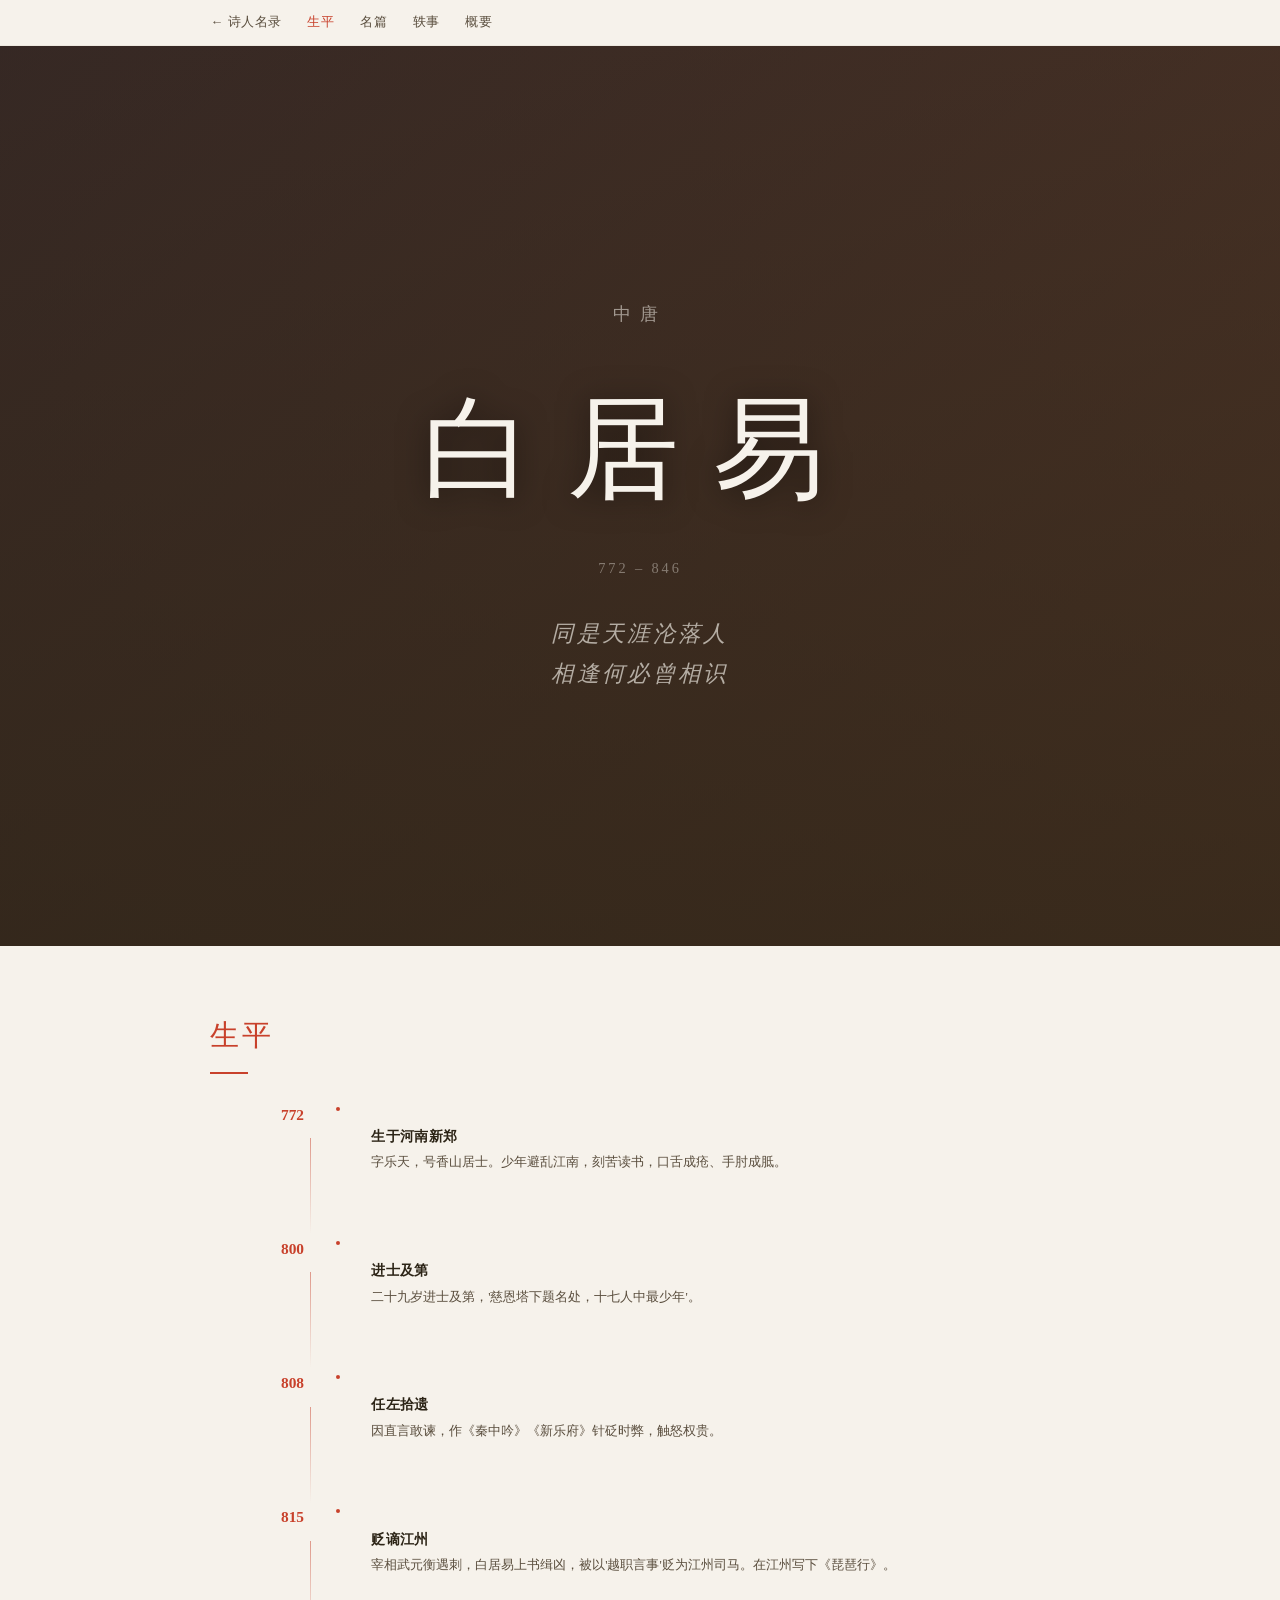
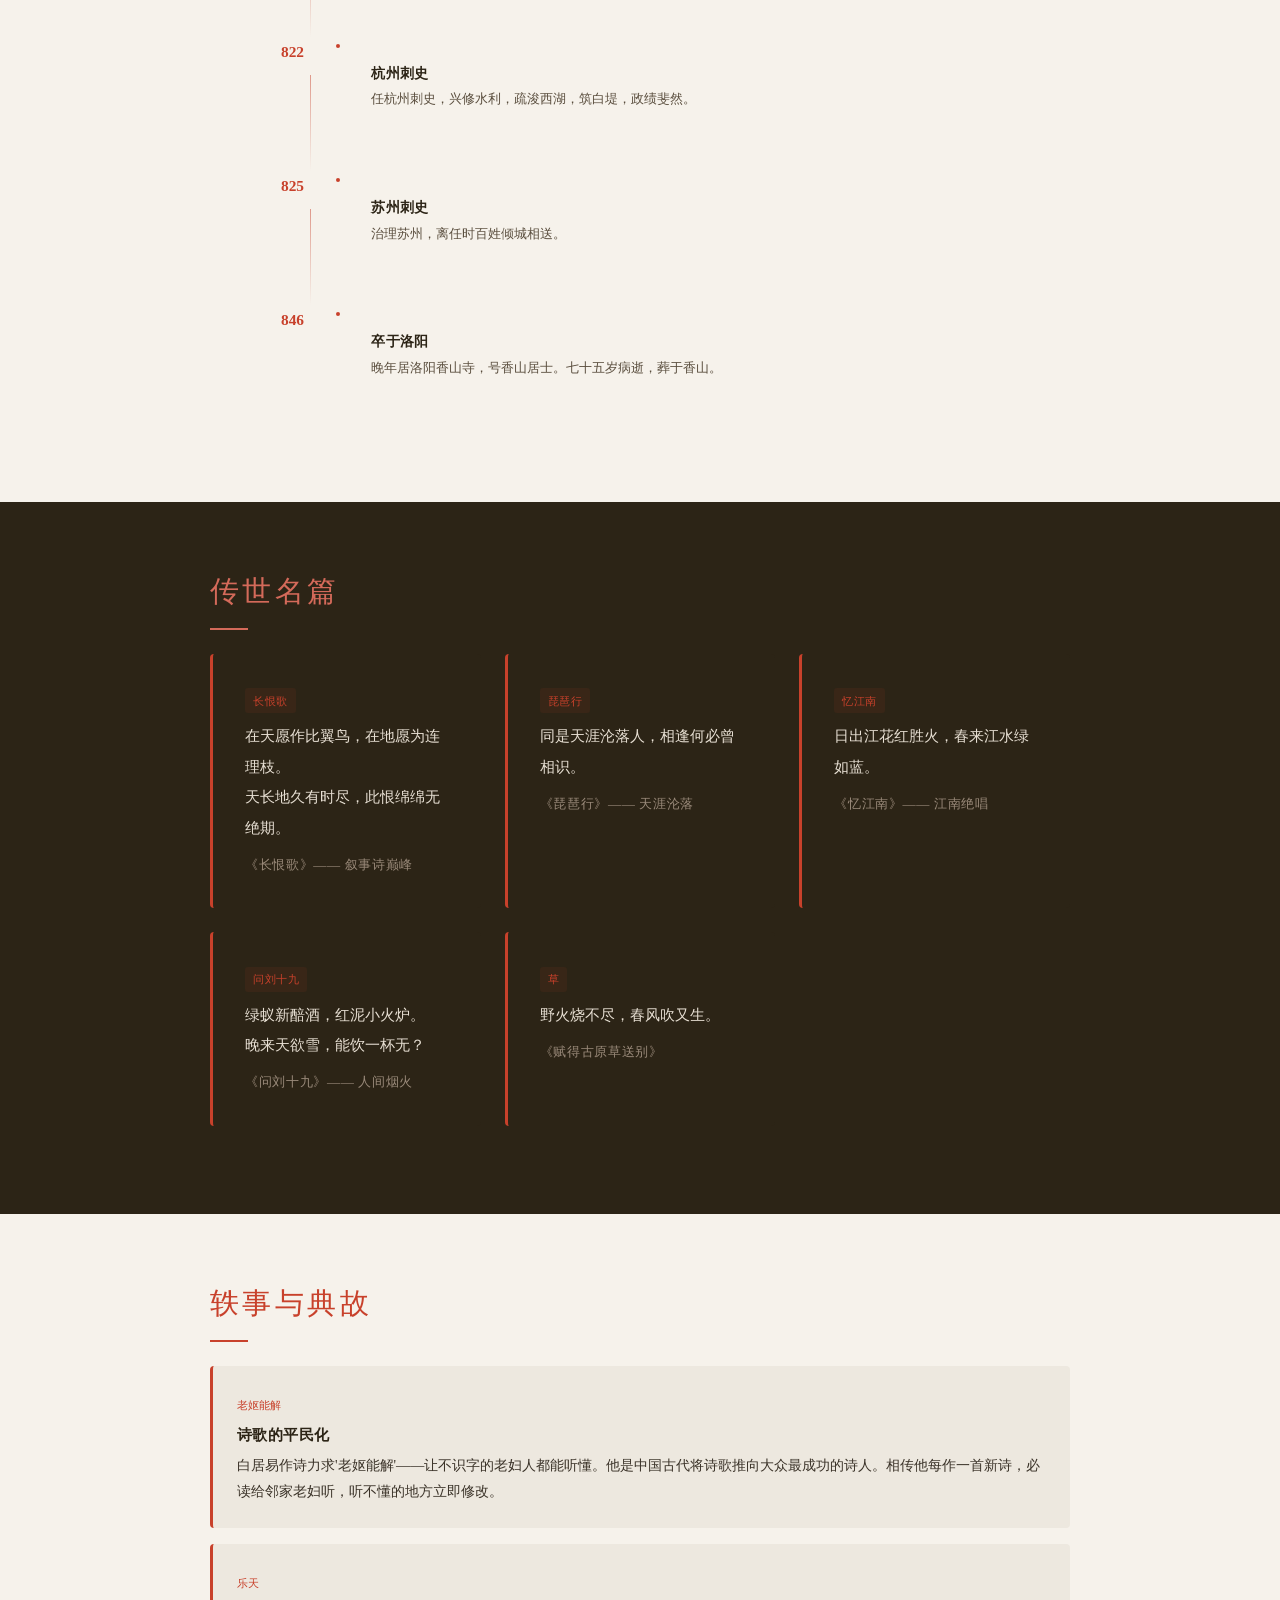
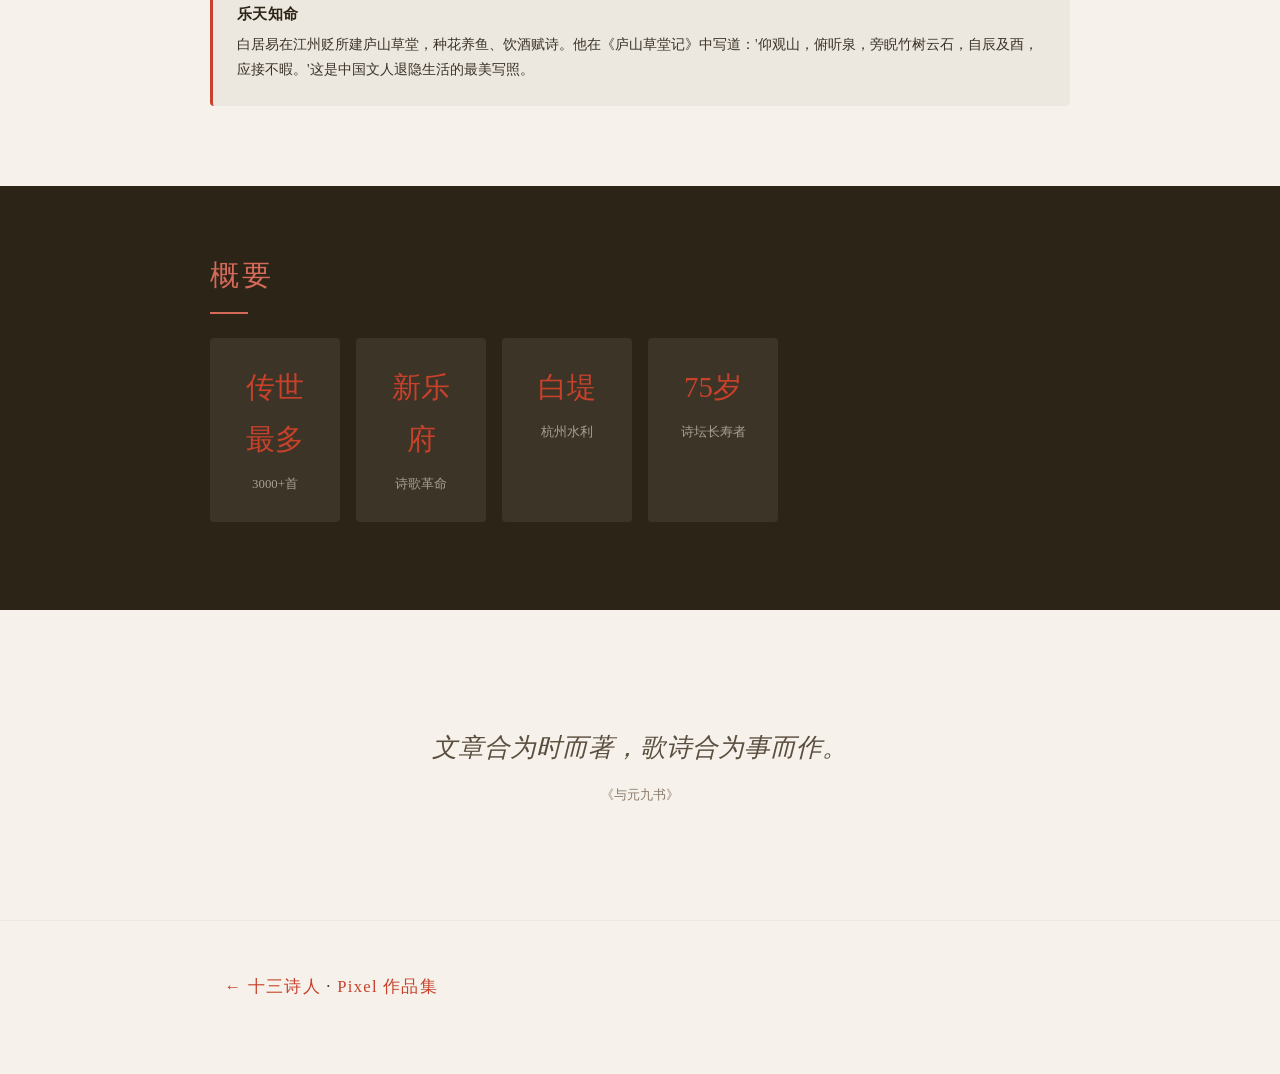
==== baijuyi.html @ 19b7e1b4 "poets: baijuyi.html" ====
<!DOCTYPE html>
<html lang="zh-CN">
<head>
<meta charset="UTF-8">
<meta name="viewport" content="width=device-width,initial-scale=1.0,maximum-scale=5.0">
<meta name="theme-color" content="#2c2416">
<meta name="description" content="白居易（772 – 846）——中唐诗人">
<meta property="og:title" content="白居易 · 十三诗人">
<meta property="og:type" content="website">
<title>白居易 · 十三诗人</title>
<link rel="stylesheet" href="shared.css">
</head>
<body>
<nav><div class="inner"><a href="./">← 诗人名录</a><a href="#life">生平</a><a href="#poems">名篇</a><a href="#stories">轶事</a><a href="#stats">概要</a></div></nav>
<div class="hero"><div class="hero-bg" style="background:linear-gradient(135deg,#3a2a2a,#5a3a2a)"></div><div class="hero-overlay"></div><div class="hero-content"><div class="dynasty">中唐</div><h1>白居易</h1><div class="lifespan">772 – 846</div><div class="poem">同是天涯沦落人<br>相逢何必曾相识</div></div></div>
<div class="section" id="life"><div class="section-inner"><h2>生平</h2><div class="timeline"><div class="timeline-item"><div class="timeline-year">772</div><div class="timeline-dot"></div><div class="timeline-text"><h3>生于河南新郑</h3><p>字乐天，号香山居士。少年避乱江南，刻苦读书，口舌成疮、手肘成胝。</p></div></div>
<div class="timeline-item"><div class="timeline-year">800</div><div class="timeline-dot"></div><div class="timeline-text"><h3>进士及第</h3><p>二十九岁进士及第，'慈恩塔下题名处，十七人中最少年'。</p></div></div>
<div class="timeline-item"><div class="timeline-year">808</div><div class="timeline-dot"></div><div class="timeline-text"><h3>任左拾遗</h3><p>因直言敢谏，作《秦中吟》《新乐府》针砭时弊，触怒权贵。</p></div></div>
<div class="timeline-item"><div class="timeline-year">815</div><div class="timeline-dot"></div><div class="timeline-text"><h3>贬谪江州</h3><p>宰相武元衡遇刺，白居易上书缉凶，被以'越职言事'贬为江州司马。在江州写下《琵琶行》。</p></div></div>
<div class="timeline-item"><div class="timeline-year">822</div><div class="timeline-dot"></div><div class="timeline-text"><h3>杭州刺史</h3><p>任杭州刺史，兴修水利，疏浚西湖，筑白堤，政绩斐然。</p></div></div>
<div class="timeline-item"><div class="timeline-year">825</div><div class="timeline-dot"></div><div class="timeline-text"><h3>苏州刺史</h3><p>治理苏州，离任时百姓倾城相送。</p></div></div>
<div class="timeline-item"><div class="timeline-year">846</div><div class="timeline-dot"></div><div class="timeline-text"><h3>卒于洛阳</h3><p>晚年居洛阳香山寺，号香山居士。七十五岁病逝，葬于香山。</p></div></div>
</div></div></div>
<div class="section section-dark" id="poems"><div class="section-inner"><h2>传世名篇</h2><div class="poetry-grid"><div class="poem-card"><span class="badge">长恨歌</span><div class="verses">在天愿作比翼鸟，在地愿为连理枝。<br>天长地久有时尽，此恨绵绵无绝期。</div><div class="source">《长恨歌》—— 叙事诗巅峰</div></div>
<div class="poem-card"><span class="badge">琵琶行</span><div class="verses">同是天涯沦落人，相逢何必曾相识。</div><div class="source">《琵琶行》—— 天涯沦落</div></div>
<div class="poem-card"><span class="badge">忆江南</span><div class="verses">日出江花红胜火，春来江水绿如蓝。</div><div class="source">《忆江南》—— 江南绝唱</div></div>
<div class="poem-card"><span class="badge">问刘十九</span><div class="verses">绿蚁新醅酒，红泥小火炉。<br>晚来天欲雪，能饮一杯无？</div><div class="source">《问刘十九》—— 人间烟火</div></div>
<div class="poem-card"><span class="badge">草</span><div class="verses">野火烧不尽，春风吹又生。</div><div class="source">《赋得古原草送别》</div></div>
</div></div></div>
<div class="section" id="stories"><div class="section-inner"><h2>轶事与典故</h2><div class="anecdote-card"><span class="tag">老妪能解</span><h3>诗歌的平民化</h3><p>白居易作诗力求'老妪能解'——让不识字的老妇人都能听懂。他是中国古代将诗歌推向大众最成功的诗人。相传他每作一首新诗，必读给邻家老妇听，听不懂的地方立即修改。</p></div>
<div class="anecdote-card"><span class="tag">乐天</span><h3>乐天知命</h3><p>白居易在江州贬所建庐山草堂，种花养鱼、饮酒赋诗。他在《庐山草堂记》中写道：'仰观山，俯听泉，旁睨竹树云石，自辰及酉，应接不暇。'这是中国文人退隐生活的最美写照。</p></div>
</div></div>
<div class="section section-dark" id="stats"><div class="section-inner"><h2>概要</h2><div class="attributes"><div class="attribute"><span class="num">传世最多</span><span class="label">3000+首</span></div>
<div class="attribute"><span class="num">新乐府</span><span class="label">诗歌革命</span></div>
<div class="attribute"><span class="num">白堤</span><span class="label">杭州水利</span></div>
<div class="attribute"><span class="num">75岁</span><span class="label">诗坛长寿者</span></div>
</div></div></div>
<div class="section"><div class="section-inner"><div class="big-quote">文章合为时而著，歌诗合为事而作。<cite>《与元九书》</cite></div></div></div>
<footer><p><a href="./">← 十三诗人</a> · <a href="https://jasoneip01-pixel.github.io/">Pixel 作品集</a></p></footer>
<button class="back-top" id="back-top" aria-label="回到顶部">↑</button>
<script src="shared.js"></script>
</body></html>
---- shared.css ----
/* 十三诗人 — 共享样式 */
*,*::before,*::after{margin:0;padding:0;box-sizing:border-box}
html{scroll-behavior:smooth;-webkit-tap-highlight-color:transparent;scroll-padding-top:3.2rem}
body{font-family:-apple-system,"Noto Serif CJK SC","Source Han Serif SC","Songti SC","Hiragino Mincho ProN",Georgia,"Times New Roman",serif;background:#f6f2eb;color:#2c2416;line-height:1.8;overflow-x:hidden;-webkit-font-smoothing:antialiased}
img{max-width:100%;height:auto;display:block}

.section-inner{max-width:min(800px,calc(100% - 2rem));margin:0 auto}

/* Hero */
.hero{position:relative;height:100svh;min-height:500px;display:flex;align-items:center;justify-content:center;overflow:hidden}
.hero-bg{position:absolute;inset:0;width:100%;height:100%}
.hero-overlay{position:absolute;inset:0;background:linear-gradient(180deg,rgba(44,36,22,.3)0%,rgba(44,36,22,.7)100%)}
.hero-content{position:relative;z-index:1;text-align:center;padding:2rem;width:100%}
.hero-content .dynasty{font-size:clamp(.75rem,1.4vw,1.1rem);color:rgba(246,242,235,.55);letter-spacing:.5em;margin-bottom:1.2rem}
.hero-content h1{font-size:clamp(2.5rem,10vw,7rem);font-weight:400;color:#f6f2eb;letter-spacing:.3em;text-shadow:0 2px 30px rgba(0,0,0,.5);margin-bottom:.3rem}
.hero-content .lifespan{font-size:clamp(.75rem,1.2vw,.9rem);color:rgba(246,242,235,.4);letter-spacing:.2em}
.hero-content .poem{font-size:clamp(.9rem,2vw,1.4rem);color:rgba(246,242,235,.65);margin-top:clamp(1.5rem,3vw,2rem);letter-spacing:.15em;font-style:italic}

/* Nav */
nav{position:sticky;top:0;z-index:100;background:rgba(246,242,235,.96);backdrop-filter:blur(12px);-webkit-backdrop-filter:blur(12px);border-bottom:1px solid #ede8df;overflow-x:auto;white-space:nowrap;-webkit-overflow-scrolling:touch}
nav .inner{max-width:900px;margin:0 auto;padding:0 .5rem;display:flex;gap:0}
nav a{display:inline-block;padding:.7rem .8rem;font-size:.8rem;color:#5a4e3e;text-decoration:none;transition:color .2s;letter-spacing:.04em;flex-shrink:0}
nav a:hover,nav a.active{color:#c8412b}

/* Section */
.section{padding:clamp(3rem,5vw,5rem) clamp(1.25rem,4vw,2rem)}
.section-dark{background:#2c2416;color:#e8e0d4}
.section-dark p{color:#c8c0b4}

h2{font-size:clamp(1.25rem,2.5vw,1.8rem);font-weight:400;color:#c8412b;margin-bottom:1.5rem;letter-spacing:.12em;padding-bottom:.75rem;position:relative}
h2::after{content:'';position:absolute;bottom:0;left:0;width:clamp(2rem,3vw,3rem);height:2px;background:#c8412b}
.section-dark h2{color:#d46a5a}
.section-dark h2::after{background:#d46a5a}
h3{font-size:1.05rem;font-weight:600;color:#2c2416;margin:1.5rem 0 .4rem;letter-spacing:.03em}
.section-dark h3{color:#e8e0d4}
p{font-size:clamp(.93rem,1.3vw,1.05rem);margin-bottom:1.25rem;color:#3a3228;max-width:72ch}
.section-dark p{color:#c8c0b4}

/* Timeline */
.timeline{max-width:800px;margin:0 auto}
.timeline-item{display:flex;gap:clamp(.5rem,2vw,2rem);margin-bottom:clamp(1.5rem,3vw,2.5rem);position:relative}
.timeline-item::before{content:'';position:absolute;left:clamp(2.5rem,5.5vw,5.5rem);top:2.5rem;bottom:-2.5rem;width:1px;background:linear-gradient(to bottom,#c8412b80,transparent)}
.timeline-item:last-child::before{display:none}
.timeline-year{flex:0 0 clamp(2rem,5vw,5rem);font-size:clamp(.75rem,1.2vw,1rem);color:#c8412b;font-weight:600;text-align:right;padding-top:.15rem}
.timeline-dot{flex:0 0 1rem;position:relative}
.timeline-dot::after{content:'';position:absolute;top:.4rem;left:50%;transform:translateX(-50%);width:8px;height:8px;border-radius:50%;background:#c8412b;border:2px solid #f6f2eb}
.timeline-text{flex:1;min-width:0;padding-top:.1rem}
.timeline-text h3{font-size:clamp(.85rem,1.1vw,1rem);font-weight:600;color:#2c2416;margin-bottom:.2rem}
.timeline-text p{font-size:clamp(.78rem,1vw,.9rem);color:#5a4e3e;line-height:1.7;max-width:none}
.section-dark .timeline-text p{color:#a8a094}

/* Poem cards */
.poetry-grid{display:grid;grid-template-columns:repeat(auto-fill,minmax(min(280px,100%),1fr));gap:clamp(1rem,2vw,1.5rem);margin:1.5rem 0}
.poem-card{background:#ede8df;padding:clamp(1.25rem,2.5vw,2rem);border-radius:4px;border-left:3px solid #c8412b;transition:transform .2s}
.poem-card .verses{font-size:clamp(.9rem,1.2vw,.95rem);line-height:2;color:#2c2416;margin-bottom:.6rem}
.poem-card .badge{display:inline-block;font-size:.7rem;color:#c8412b;background:rgba(200,65,43,.08);padding:.15rem .5rem;border-radius:3px;margin-bottom:.5rem;letter-spacing:.05em}
.poem-card .source{font-size:.82rem;color:#8a7a6a;letter-spacing:.05em}
.section-dark .poem-card{background:#2c2416}
.section-dark .poem-card .verses{color:#e8e0d4}
.section-dark .poem-card .source{color:#9a8a7a}

/* Stats */
.attributes{display:grid;grid-template-columns:repeat(auto-fill,minmax(min(130px,40%),1fr));gap:clamp(.75rem,1.5vw,1rem);margin:1.5rem 0}
.attribute{background:#ede8df;padding:clamp(1rem,2vw,1.5rem);text-align:center;border-radius:4px}
.attribute .num{font-size:clamp(1.3rem,2.5vw,1.8rem);color:#c8412b;font-weight:300;display:block;margin-bottom:.2rem}
.attribute .label{font-size:clamp(.8rem,1vw,.85rem);color:#5a4e3e}
.section-dark .attribute{background:rgba(237,232,223,.08)}.section-dark .attribute .label{color:#a8a094}

/* Anecdotes */
.anecdote-card{background:#ede8df;border-radius:4px;padding:1.5rem;margin:1rem 0;border-left:3px solid #c8412b}
.anecdote-card h3{margin:0 0 .3rem;font-size:.95rem}
.anecdote-card .tag{display:inline-block;font-size:.7rem;color:#c8412b;margin-bottom:.4rem}
.anecdote-card p{font-size:.88rem;margin-bottom:0;max-width:none}
.section-dark .anecdote-card{background:rgba(237,232,223,.08)}.section-dark .anecdote-card p{color:#c8c0b4}

/* Quote */
.big-quote{font-size:clamp(1.1rem,2.5vw,1.6rem);text-align:center;color:#5a4e3e;font-style:italic;line-height:2;padding:clamp(2rem,4vw,3rem) clamp(1rem,3vw,2rem);max-width:700px;margin:0 auto}
.big-quote cite{display:block;font-size:clamp(.78rem,1vw,.85rem);color:#8a7a6a;margin-top:.6rem;font-style:normal}
.section-dark .big-quote{color:#c8c0b4}.section-dark .big-quote cite{color:#8a7a6a}

/* Footer */
footer{text-align:center;padding:clamp(2rem,4vw,4rem) clamp(1.25rem,3vw,2rem);color:#8a7a6a;font-size:clamp(.75rem,1vw,.8rem);letter-spacing:.1em;border-top:1px solid #ede8df}
footer a{color:#c8412b;text-decoration:none}
footer a:hover{text-decoration:underline}

/* Back to top */
.back-top{position:fixed;bottom:2rem;right:1.5rem;z-index:90;width:44px;height:44px;border-radius:50%;border:1px solid rgba(200,65,43,.25);background:rgba(246,242,235,.9);backdrop-filter:blur(8px);-webkit-backdrop-filter:blur(8px);color:#c8412b;font-size:1.2rem;cursor:pointer;display:flex;align-items:center;justify-content:center;opacity:0;pointer-events:none;transition:opacity .3s;box-shadow:0 2px 8px rgba(44,36,22,.15)}
.back-top.visible{opacity:1;pointer-events:auto}

/* Responsive */
@media(max-width:480px){nav a{padding:.55rem .45rem;font-size:.72rem}.poetry-grid{grid-template-columns:1fr}.attributes{grid-template-columns:1fr 1fr}}
@media(min-width:769px){.hero{min-height:600px}.poetry-grid{grid-template-columns:repeat(2,1fr)}}
@media(min-width:1280px){.section-inner{max-width:860px}.hero{min-height:700px}.poetry-grid{grid-template-columns:repeat(3,1fr)}}

/* Dark mode */
@media(prefers-color-scheme:dark){body{background:#1a1612;color:#e8e0d4}p{color:#c8c0b4}.big-quote{color:#c8c0b4}.big-quote cite{color:#8a7a6a}footer{border-top-color:#2c2416;color:#6a5a4a}nav{background:rgba(26,22,18,.96);border-bottom-color:#2c2416}nav a{color:#a8a094}.back-top{background:rgba(26,22,18,.85);border-color:rgba(212,106,90,.25);color:#d46a5a;box-shadow:0 2px 8px rgba(0,0,0,.3)}}

/* Print */
@media print{nav{display:none}.hero{min-height:auto;height:auto;padding:4rem 2rem}.hero-overlay{display:none}.hero-content h1{color:#2c2416;text-shadow:none}.hero-content .poem{color:#5a4e3e}.section{page-break-inside:avoid}}

/* Nav arrow */
nav .nav-arrow{display:none}
@media(max-width:480px){nav .nav-arrow{display:block;position:sticky;right:0;top:0;background:linear-gradient(90deg,transparent,rgba(246,242,235,.96)40%);padding:0 .5rem}}
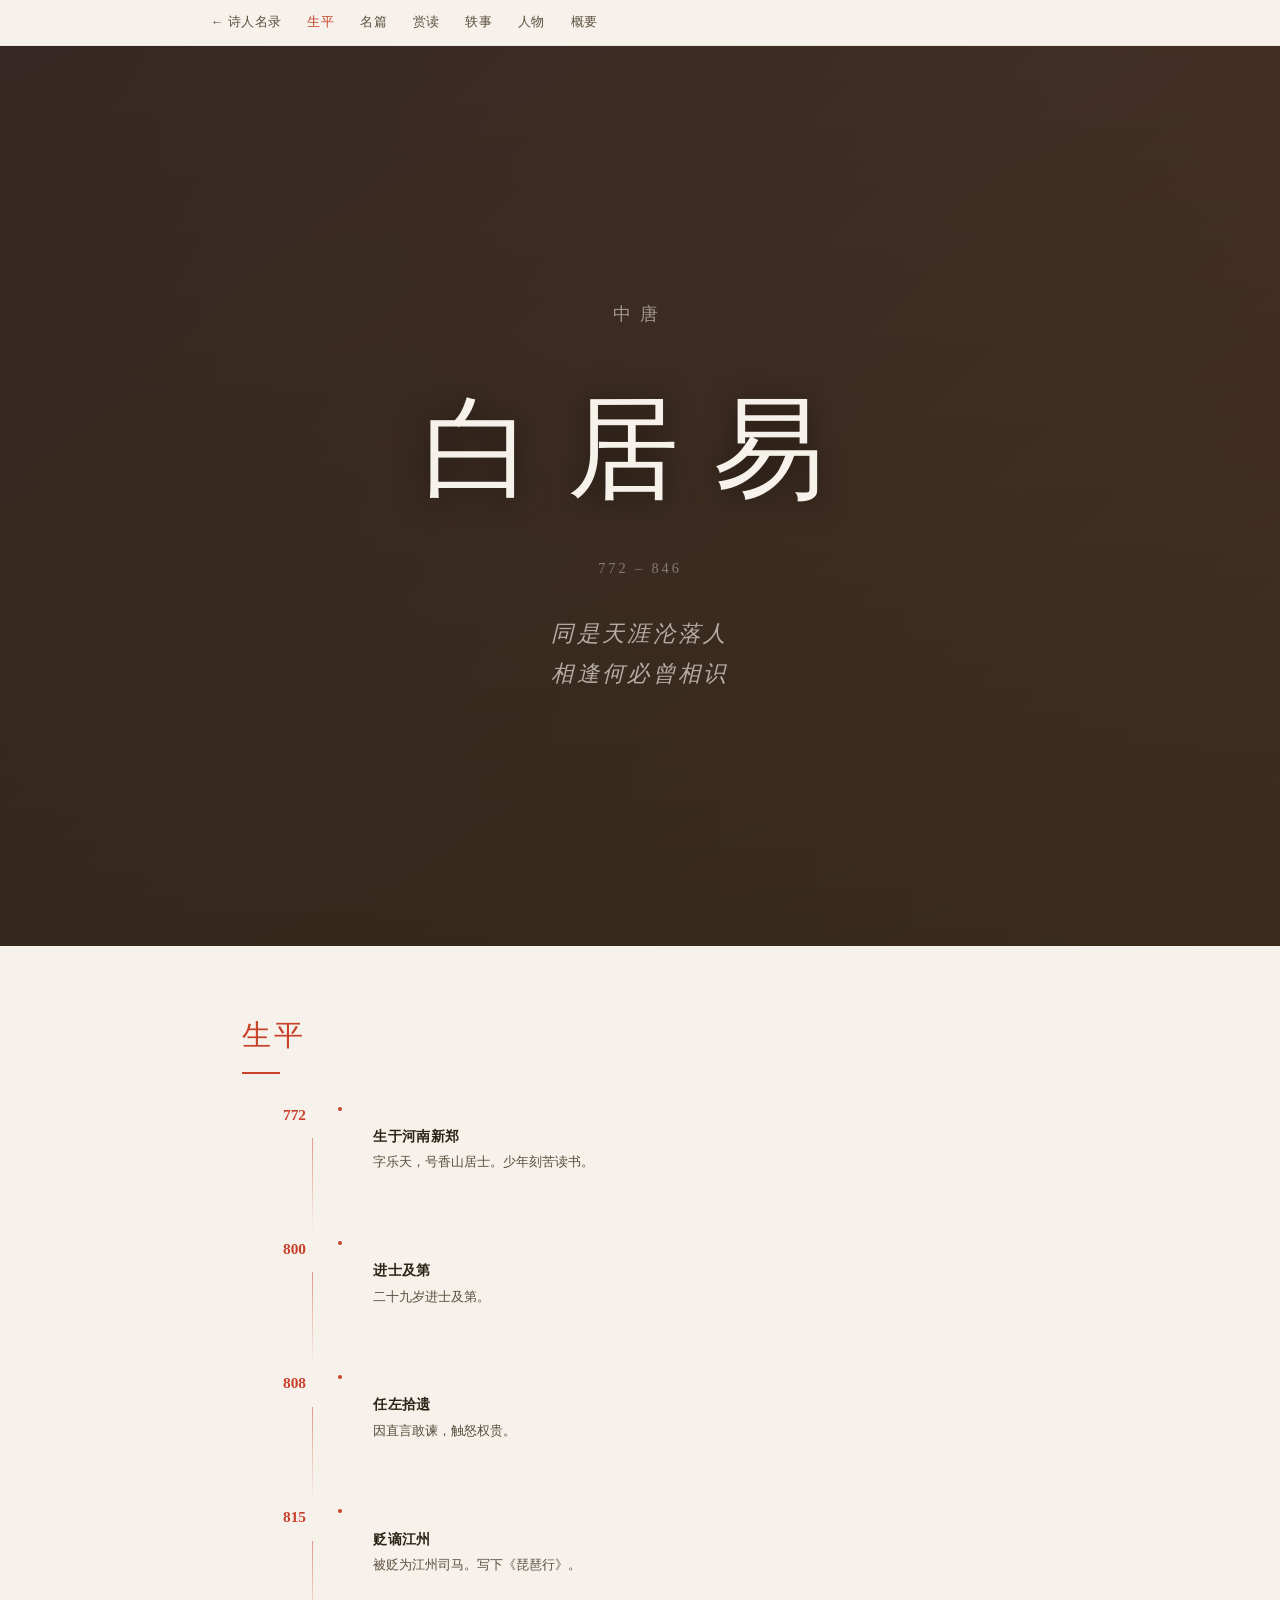
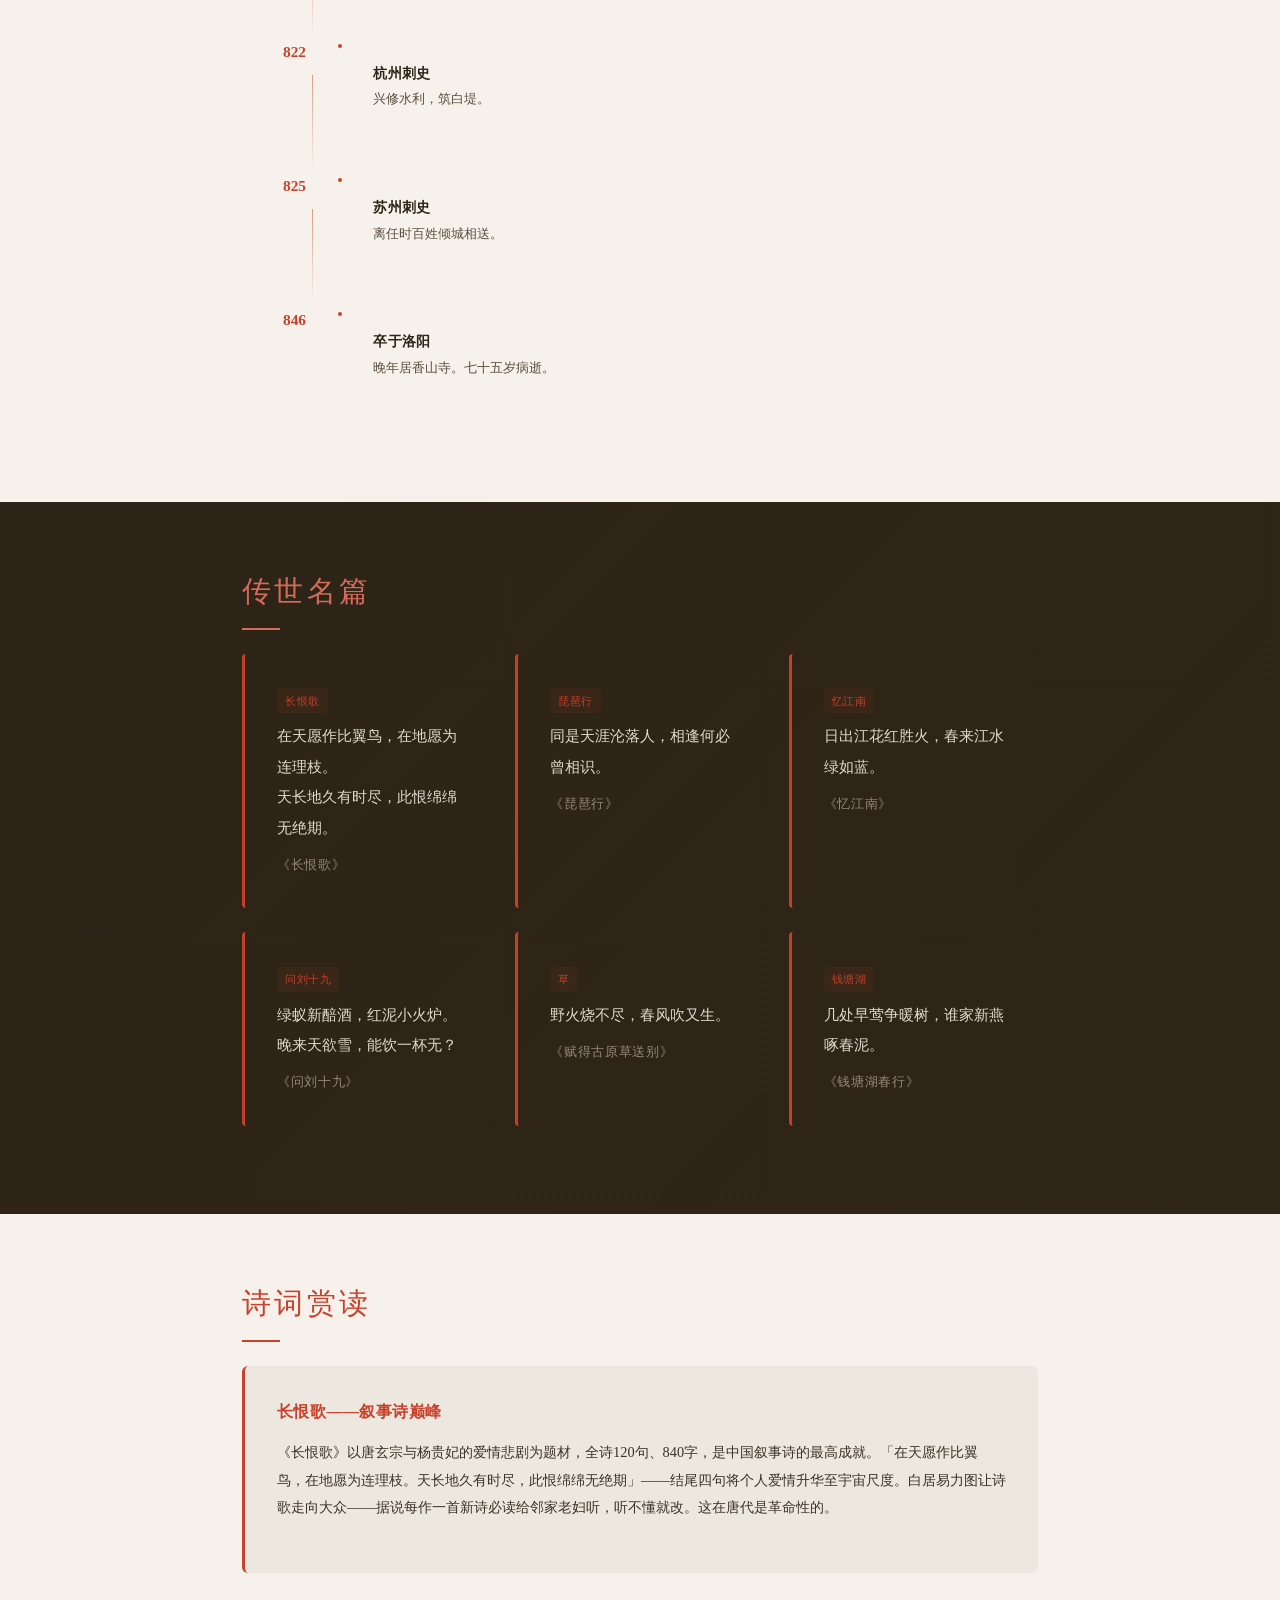
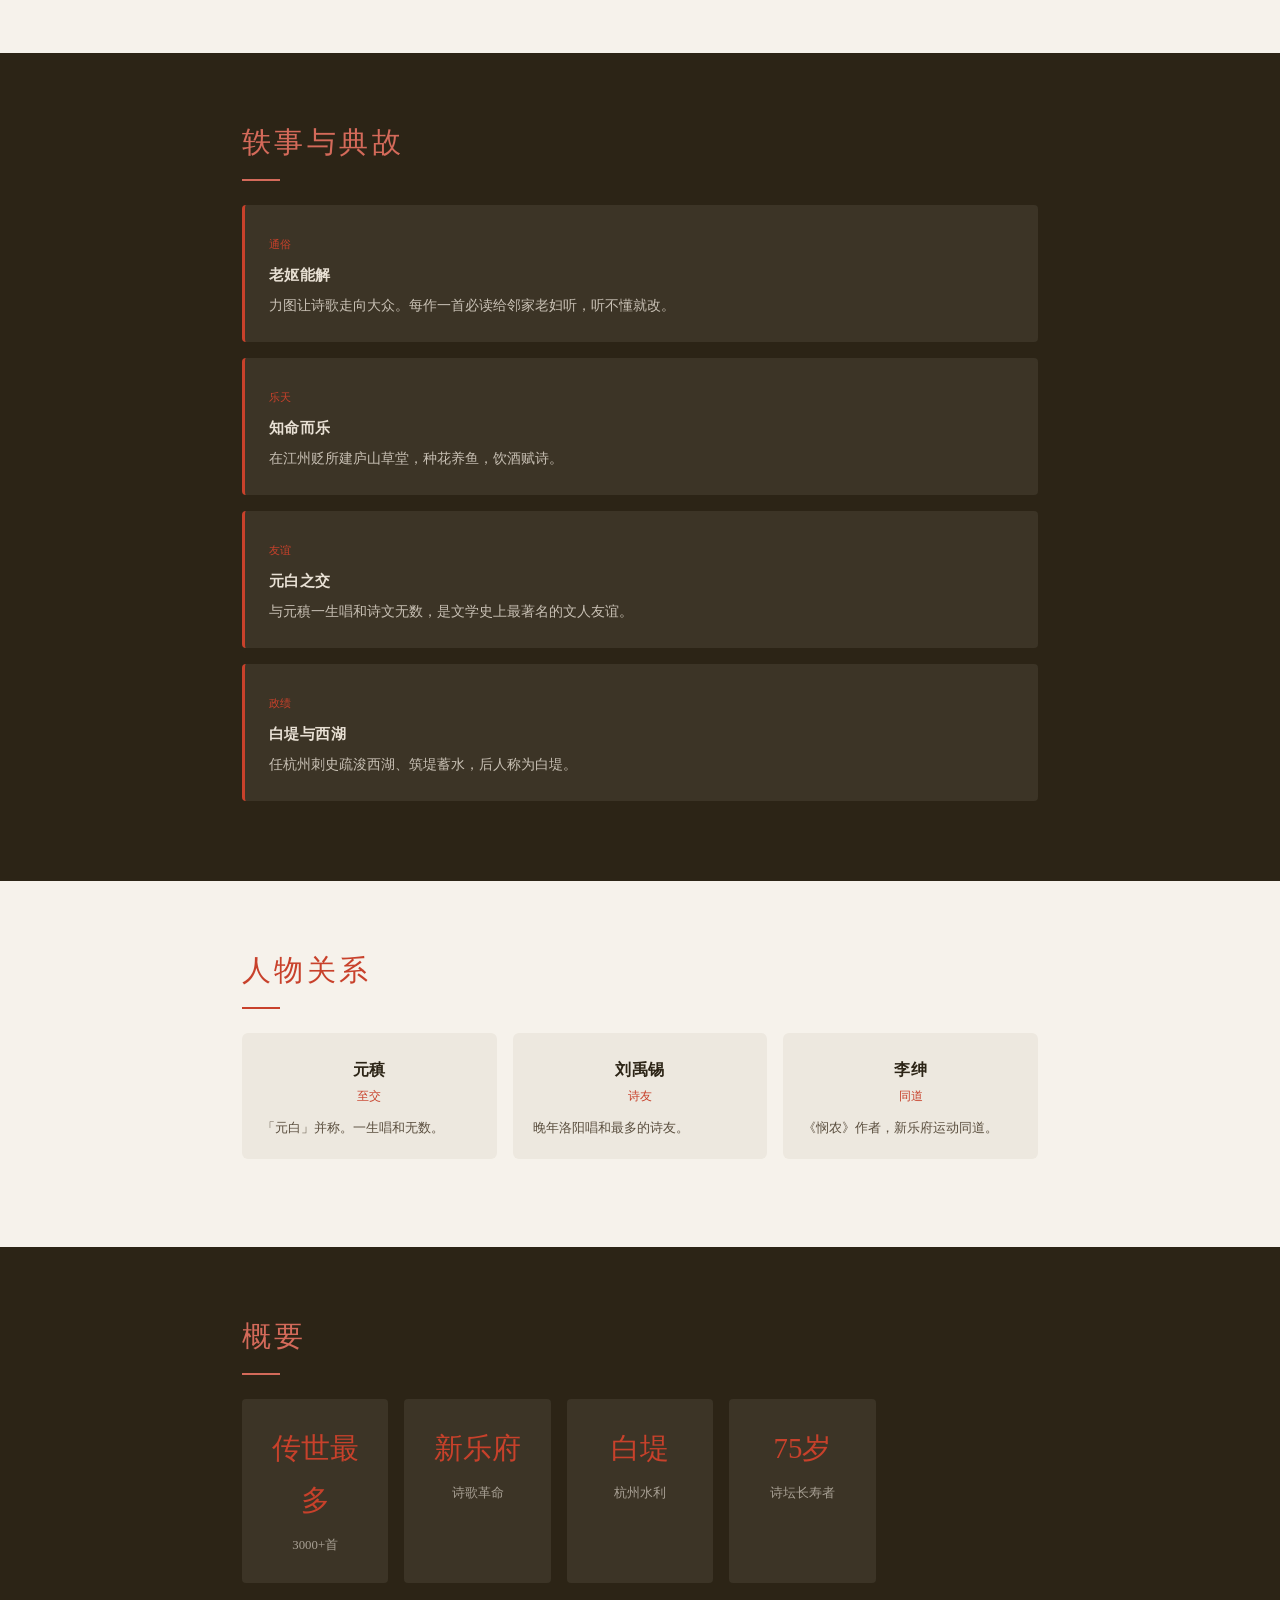
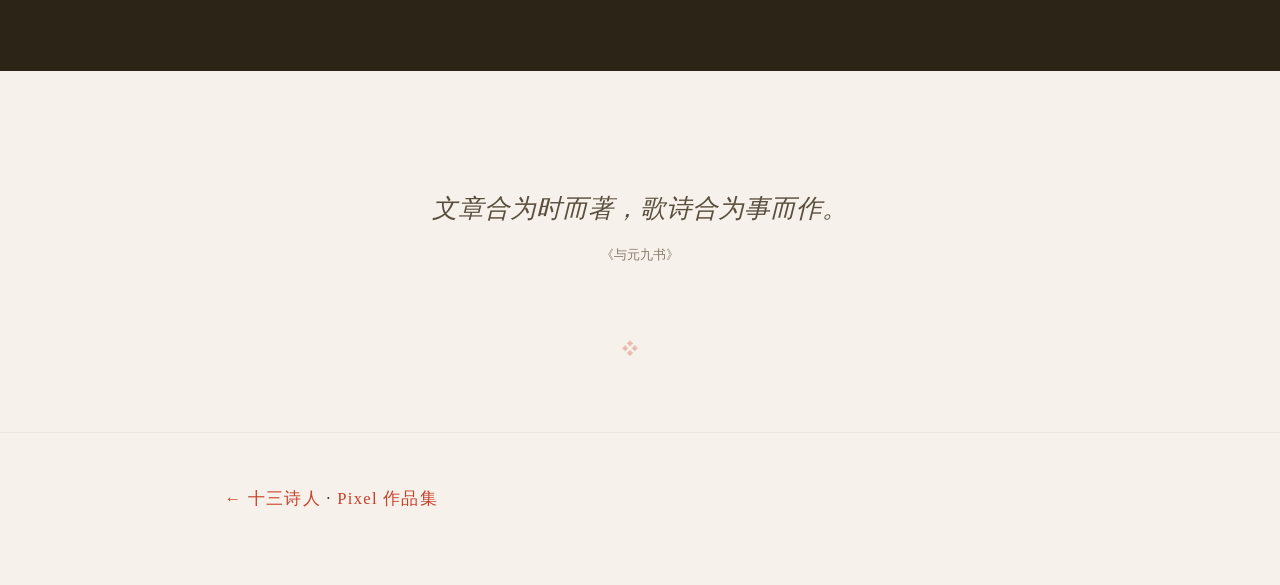
==== commit 9b084769: "enhanced: baijuyi.html" ====
--- a/baijuyi.html
+++ b/baijuyi.html
@@ -1,42 +1,59 @@
 <!DOCTYPE html>
 <html lang="zh-CN">
 <head>
-<meta charset="UTF-8">
-<meta name="viewport" content="width=device-width,initial-scale=1.0,maximum-scale=5.0">
+<meta charset="UTF-8"><meta name="viewport" content="width=device-width,initial-scale=1.0,maximum-scale=5.0">
 <meta name="theme-color" content="#2c2416">
-<meta name="description" content="白居易（772 – 846）——中唐诗人">
 <meta property="og:title" content="白居易 · 十三诗人">
-<meta property="og:type" content="website">
 <title>白居易 · 十三诗人</title>
 <link rel="stylesheet" href="shared.css">
 </head>
 <body>
-<nav><div class="inner"><a href="./">← 诗人名录</a><a href="#life">生平</a><a href="#poems">名篇</a><a href="#stories">轶事</a><a href="#stats">概要</a></div></nav>
+<nav><div class="inner"><a href="./">← 诗人名录</a><a href="#life">生平</a><a href="#poems">名篇</a><a href="#appreciation">赏读</a><a href="#stories">轶事</a><a href="#people">人物</a><a href="#stats">概要</a></div></nav>
+
 <div class="hero"><div class="hero-bg" style="background:linear-gradient(135deg,#3a2a2a,#5a3a2a)"></div><div class="hero-overlay"></div><div class="hero-content"><div class="dynasty">中唐</div><h1>白居易</h1><div class="lifespan">772 – 846</div><div class="poem">同是天涯沦落人<br>相逢何必曾相识</div></div></div>
-<div class="section" id="life"><div class="section-inner"><h2>生平</h2><div class="timeline"><div class="timeline-item"><div class="timeline-year">772</div><div class="timeline-dot"></div><div class="timeline-text"><h3>生于河南新郑</h3><p>字乐天，号香山居士。少年避乱江南，刻苦读书，口舌成疮、手肘成胝。</p></div></div>
-<div class="timeline-item"><div class="timeline-year">800</div><div class="timeline-dot"></div><div class="timeline-text"><h3>进士及第</h3><p>二十九岁进士及第，'慈恩塔下题名处，十七人中最少年'。</p></div></div>
-<div class="timeline-item"><div class="timeline-year">808</div><div class="timeline-dot"></div><div class="timeline-text"><h3>任左拾遗</h3><p>因直言敢谏，作《秦中吟》《新乐府》针砭时弊，触怒权贵。</p></div></div>
-<div class="timeline-item"><div class="timeline-year">815</div><div class="timeline-dot"></div><div class="timeline-text"><h3>贬谪江州</h3><p>宰相武元衡遇刺，白居易上书缉凶，被以'越职言事'贬为江州司马。在江州写下《琵琶行》。</p></div></div>
-<div class="timeline-item"><div class="timeline-year">822</div><div class="timeline-dot"></div><div class="timeline-text"><h3>杭州刺史</h3><p>任杭州刺史，兴修水利，疏浚西湖，筑白堤，政绩斐然。</p></div></div>
-<div class="timeline-item"><div class="timeline-year">825</div><div class="timeline-dot"></div><div class="timeline-text"><h3>苏州刺史</h3><p>治理苏州，离任时百姓倾城相送。</p></div></div>
-<div class="timeline-item"><div class="timeline-year">846</div><div class="timeline-dot"></div><div class="timeline-text"><h3>卒于洛阳</h3><p>晚年居洛阳香山寺，号香山居士。七十五岁病逝，葬于香山。</p></div></div>
+
+<div class="section" id="life"><div class="section-inner"><h2>生平</h2><div class="timeline"><div class="timeline-item"><div class="timeline-year">772</div><div class="timeline-dot"></div><div class="timeline-text"><h3>生于河南新郑</h3><p>字乐天，号香山居士。少年刻苦读书。</p></div></div>
+<div class="timeline-item"><div class="timeline-year">800</div><div class="timeline-dot"></div><div class="timeline-text"><h3>进士及第</h3><p>二十九岁进士及第。</p></div></div>
+<div class="timeline-item"><div class="timeline-year">808</div><div class="timeline-dot"></div><div class="timeline-text"><h3>任左拾遗</h3><p>因直言敢谏，触怒权贵。</p></div></div>
+<div class="timeline-item"><div class="timeline-year">815</div><div class="timeline-dot"></div><div class="timeline-text"><h3>贬谪江州</h3><p>被贬为江州司马。写下《琵琶行》。</p></div></div>
+<div class="timeline-item"><div class="timeline-year">822</div><div class="timeline-dot"></div><div class="timeline-text"><h3>杭州刺史</h3><p>兴修水利，筑白堤。</p></div></div>
+<div class="timeline-item"><div class="timeline-year">825</div><div class="timeline-dot"></div><div class="timeline-text"><h3>苏州刺史</h3><p>离任时百姓倾城相送。</p></div></div>
+<div class="timeline-item"><div class="timeline-year">846</div><div class="timeline-dot"></div><div class="timeline-text"><h3>卒于洛阳</h3><p>晚年居香山寺。七十五岁病逝。</p></div></div>
 </div></div></div>
-<div class="section section-dark" id="poems"><div class="section-inner"><h2>传世名篇</h2><div class="poetry-grid"><div class="poem-card"><span class="badge">长恨歌</span><div class="verses">在天愿作比翼鸟，在地愿为连理枝。<br>天长地久有时尽，此恨绵绵无绝期。</div><div class="source">《长恨歌》—— 叙事诗巅峰</div></div>
-<div class="poem-card"><span class="badge">琵琶行</span><div class="verses">同是天涯沦落人，相逢何必曾相识。</div><div class="source">《琵琶行》—— 天涯沦落</div></div>
-<div class="poem-card"><span class="badge">忆江南</span><div class="verses">日出江花红胜火，春来江水绿如蓝。</div><div class="source">《忆江南》—— 江南绝唱</div></div>
-<div class="poem-card"><span class="badge">问刘十九</span><div class="verses">绿蚁新醅酒，红泥小火炉。<br>晚来天欲雪，能饮一杯无？</div><div class="source">《问刘十九》—— 人间烟火</div></div>
+
+<div class="section section-dark" id="poems">
+  <div class="section-header-grad" style="background:linear-gradient(135deg,#3a2a2a80,#5a3a2a80)"></div>
+  <div class="section-inner"><h2>传世名篇</h2><div class="poetry-grid"><div class="poem-card"><span class="badge">长恨歌</span><div class="verses">在天愿作比翼鸟，在地愿为连理枝。<br>天长地久有时尽，此恨绵绵无绝期。</div><div class="source">《长恨歌》</div></div>
+<div class="poem-card"><span class="badge">琵琶行</span><div class="verses">同是天涯沦落人，相逢何必曾相识。</div><div class="source">《琵琶行》</div></div>
+<div class="poem-card"><span class="badge">忆江南</span><div class="verses">日出江花红胜火，春来江水绿如蓝。</div><div class="source">《忆江南》</div></div>
+<div class="poem-card"><span class="badge">问刘十九</span><div class="verses">绿蚁新醅酒，红泥小火炉。<br>晚来天欲雪，能饮一杯无？</div><div class="source">《问刘十九》</div></div>
 <div class="poem-card"><span class="badge">草</span><div class="verses">野火烧不尽，春风吹又生。</div><div class="source">《赋得古原草送别》</div></div>
+<div class="poem-card"><span class="badge">钱塘湖</span><div class="verses">几处早莺争暖树，谁家新燕啄春泥。</div><div class="source">《钱塘湖春行》</div></div>
+</div></div>
+</div>
+
+<div class="section" id="appreciation"><div class="section-inner"><h2>诗词赏读</h2><div class="appreciation-card"><h3>长恨歌——叙事诗巅峰</h3><p>《长恨歌》以唐玄宗与杨贵妃的爱情悲剧为题材，全诗120句、840字，是中国叙事诗的最高成就。「在天愿作比翼鸟，在地愿为连理枝。天长地久有时尽，此恨绵绵无绝期」——结尾四句将个人爱情升华至宇宙尺度。白居易力图让诗歌走向大众——据说每作一首新诗必读给邻家老妇听，听不懂就改。这在唐代是革命性的。</p></div></div></div>
+
+<div class="section section-dark" id="stories"><div class="section-inner"><h2>轶事与典故</h2><div class="anecdote-card"><span class="tag">通俗</span><h3>老妪能解</h3><p>力图让诗歌走向大众。每作一首必读给邻家老妇听，听不懂就改。</p></div>
+<div class="anecdote-card"><span class="tag">乐天</span><h3>知命而乐</h3><p>在江州贬所建庐山草堂，种花养鱼，饮酒赋诗。</p></div>
+<div class="anecdote-card"><span class="tag">友谊</span><h3>元白之交</h3><p>与元稹一生唱和诗文无数，是文学史上最著名的文人友谊。</p></div>
+<div class="anecdote-card"><span class="tag">政绩</span><h3>白堤与西湖</h3><p>任杭州刺史疏浚西湖、筑堤蓄水，后人称为白堤。</p></div>
+</div></div>
+
+<div class="section" id="people"><div class="section-inner"><h2>人物关系</h2><div class="people-grid"><div class="profile-card"><h3>元稹</h3><div class="sub">至交</div><p>「元白」并称。一生唱和无数。</p></div>
+<div class="profile-card"><h3>刘禹锡</h3><div class="sub">诗友</div><p>晚年洛阳唱和最多的诗友。</p></div>
+<div class="profile-card"><h3>李绅</h3><div class="sub">同道</div><p>《悯农》作者，新乐府运动同道。</p></div>
 </div></div></div>
-<div class="section" id="stories"><div class="section-inner"><h2>轶事与典故</h2><div class="anecdote-card"><span class="tag">老妪能解</span><h3>诗歌的平民化</h3><p>白居易作诗力求'老妪能解'——让不识字的老妇人都能听懂。他是中国古代将诗歌推向大众最成功的诗人。相传他每作一首新诗，必读给邻家老妇听，听不懂的地方立即修改。</p></div>
-<div class="anecdote-card"><span class="tag">乐天</span><h3>乐天知命</h3><p>白居易在江州贬所建庐山草堂，种花养鱼、饮酒赋诗。他在《庐山草堂记》中写道：'仰观山，俯听泉，旁睨竹树云石，自辰及酉，应接不暇。'这是中国文人退隐生活的最美写照。</p></div>
-</div></div>
+
 <div class="section section-dark" id="stats"><div class="section-inner"><h2>概要</h2><div class="attributes"><div class="attribute"><span class="num">传世最多</span><span class="label">3000+首</span></div>
 <div class="attribute"><span class="num">新乐府</span><span class="label">诗歌革命</span></div>
 <div class="attribute"><span class="num">白堤</span><span class="label">杭州水利</span></div>
 <div class="attribute"><span class="num">75岁</span><span class="label">诗坛长寿者</span></div>
 </div></div></div>
-<div class="section"><div class="section-inner"><div class="big-quote">文章合为时而著，歌诗合为事而作。<cite>《与元九书》</cite></div></div></div>
+
+<div class="section quote-section"><div class="section-inner"><div class="big-quote">文章合为时而著，歌诗合为事而作。<cite>《与元九书》</cite></div><div class="ornament">❖</div></div></div>
+
 <footer><p><a href="./">← 十三诗人</a> · <a href="https://jasoneip01-pixel.github.io/">Pixel 作品集</a></p></footer>
-<button class="back-top" id="back-top" aria-label="回到顶部">↑</button>
+<button class="back-top" id="back-top">↑</button>
 <script src="shared.js"></script>
 </body></html>
--- a/shared.css
+++ b/shared.css
@@ -1,7 +1,7 @@
 /* 十三诗人 — 共享样式 */
 *,*::before,*::after{margin:0;padding:0;box-sizing:border-box}
 html{scroll-behavior:smooth;-webkit-tap-highlight-color:transparent;scroll-padding-top:3.2rem}
-body{font-family:-apple-system,"Noto Serif CJK SC","Source Han Serif SC","Songti SC","Hiragino Mincho ProN",Georgia,"Times New Roman",serif;background:#f6f2eb;color:#2c2416;line-height:1.8;overflow-x:hidden;-webkit-font-smoothing:antialiased}
+body{font-family:-apple-system,"Noto Serif CJK SC","Source Han Serif SC","Songti SC","Hiragino Mincho ProN",Georgia,"Times New Roman",serif;background:#f6f2eb;color:#2c2416;line-height:1.8;overflow-x:hidden;-webkit-font-smoothing:antialiased;padding:env(safe-area-inset-top) env(safe-area-inset-right) env(safe-area-inset-bottom) env(safe-area-inset-left)}
 img{max-width:100%;height:auto;display:block}
 
 .section-inner{max-width:min(800px,calc(100% - 2rem));margin:0 auto}
@@ -87,10 +87,86 @@
 .back-top{position:fixed;bottom:2rem;right:1.5rem;z-index:90;width:44px;height:44px;border-radius:50%;border:1px solid rgba(200,65,43,.25);background:rgba(246,242,235,.9);backdrop-filter:blur(8px);-webkit-backdrop-filter:blur(8px);color:#c8412b;font-size:1.2rem;cursor:pointer;display:flex;align-items:center;justify-content:center;opacity:0;pointer-events:none;transition:opacity .3s;box-shadow:0 2px 8px rgba(44,36,22,.15)}
 .back-top.visible{opacity:1;pointer-events:auto}
 
-/* Responsive */
-@media(max-width:480px){nav a{padding:.55rem .45rem;font-size:.72rem}.poetry-grid{grid-template-columns:1fr}.attributes{grid-template-columns:1fr 1fr}}
-@media(min-width:769px){.hero{min-height:600px}.poetry-grid{grid-template-columns:repeat(2,1fr)}}
-@media(min-width:1280px){.section-inner{max-width:860px}.hero{min-height:700px}.poetry-grid{grid-template-columns:repeat(3,1fr)}}
+/* Section header gradient (ink wash effect) */
+.section-header-grad{position:absolute;inset:0;pointer-events:none;opacity:.08;z-index:0}
+.section-dark{position:relative}
+
+/* Appreciation card */
+.appreciation-card{background:#ede8df;border-radius:6px;padding:clamp(1.25rem,3vw,2rem);margin:1rem 0;border-left:3px solid #c8412b}
+.appreciation-card h3{font-size:1rem;color:#c8412b;margin:0 0 .8rem;font-weight:600}
+.appreciation-card p{font-size:.9rem;color:#3a3228;line-height:1.9;max-width:none}
+.section-dark .appreciation-card{background:rgba(237,232,223,.06)}
+.section-dark .appreciation-card p{color:#c8c0b4}
+
+/* People grid */
+.people-grid{display:grid;grid-template-columns:repeat(auto-fill,minmax(min(200px,100%),1fr));gap:1rem;margin:1.5rem 0}
+.profile-card{background:#ede8df;border-radius:6px;padding:1.25rem;text-align:center}
+.profile-card h3{font-size:1rem;margin:.2rem 0 0;color:#2c2416}
+.profile-card .sub{font-size:.78rem;color:#c8412b;margin-bottom:.5rem}
+.profile-card p{font-size:.82rem;color:#5a4e3e;text-align:left;max-width:none;margin-bottom:0}
+.section-dark .profile-card{background:rgba(237,232,223,.06)}
+.section-dark .profile-card h3{color:#e8e0d4}
+.section-dark .profile-card p{color:#a8a094}
+
+/* Quote ornament */
+.quote-section{text-align:center}
+.ornament{font-size:1.2rem;color:#c8412b;opacity:.3;margin-top:1rem;letter-spacing:1em}
+.section-dark .ornament{color:#d46a5a}
+
+@media(max-width:480px){.people-grid{grid-template-columns:1fr 1fr}}
+@media(min-width:900px){.people-grid{grid-template-columns:repeat(3,1fr)}}
+
+/* ── Responsive ── */
+
+/* Phone: <481px */
+@media(max-width:480px){
+  nav a{padding:.6rem .5rem;font-size:.7rem}
+  nav .inner{gap:0}
+  .poetry-grid{grid-template-columns:1fr}
+  .attributes{grid-template-columns:1fr 1fr}
+  .hero-content h1{letter-spacing:.15em}
+  .hero-content .dynasty{letter-spacing:.3em}
+  .timeline-item{gap:.4rem;margin-bottom:1.2rem}
+  .timeline-item::before{left:2.2rem}
+  .timeline-year{flex:0 0 1.8rem;font-size:.72rem}
+  .timeline-dot::after{width:6px;height:6px}
+  .timeline-text h3{font-size:.82rem}
+  .timeline-text p{font-size:.76rem}
+}
+
+/* Tablet: 481-768px */
+@media(min-width:481px) and (max-width:768px){
+  .poetry-grid{grid-template-columns:repeat(2,1fr)}
+  .section-inner{max-width:calc(100% - 2rem)}
+  .hero{min-height:80svh}
+}
+
+/* Desktop: 769-1279px */
+@media(min-width:769px){
+  .hero{min-height:600px}
+  .poetry-grid{grid-template-columns:repeat(2,1fr)}
+  .section-inner{padding:0 2rem}
+  .back-top{bottom:2.5rem;right:2.5rem}
+}
+
+/* Mid desktop: 900-1279px */
+@media(min-width:900px){
+  .hero{min-height:clamp(550px,70svh,750px)}
+}
+
+/* Large desktop: 1280px+ */
+@media(min-width:1280px){
+  .section-inner{max-width:860px}
+  .hero{min-height:700px}
+  .poetry-grid{grid-template-columns:repeat(3,1fr)}
+}
+
+/* Extra large: 1800px+ */
+@media(min-width:1800px){
+  .section-inner{max-width:960px}
+  body{font-size:1.05rem}
+  p{font-size:1.1rem}
+}
 
 /* Dark mode */
 @media(prefers-color-scheme:dark){body{background:#1a1612;color:#e8e0d4}p{color:#c8c0b4}.big-quote{color:#c8c0b4}.big-quote cite{color:#8a7a6a}footer{border-top-color:#2c2416;color:#6a5a4a}nav{background:rgba(26,22,18,.96);border-bottom-color:#2c2416}nav a{color:#a8a094}.back-top{background:rgba(26,22,18,.85);border-color:rgba(212,106,90,.25);color:#d46a5a;box-shadow:0 2px 8px rgba(0,0,0,.3)}}
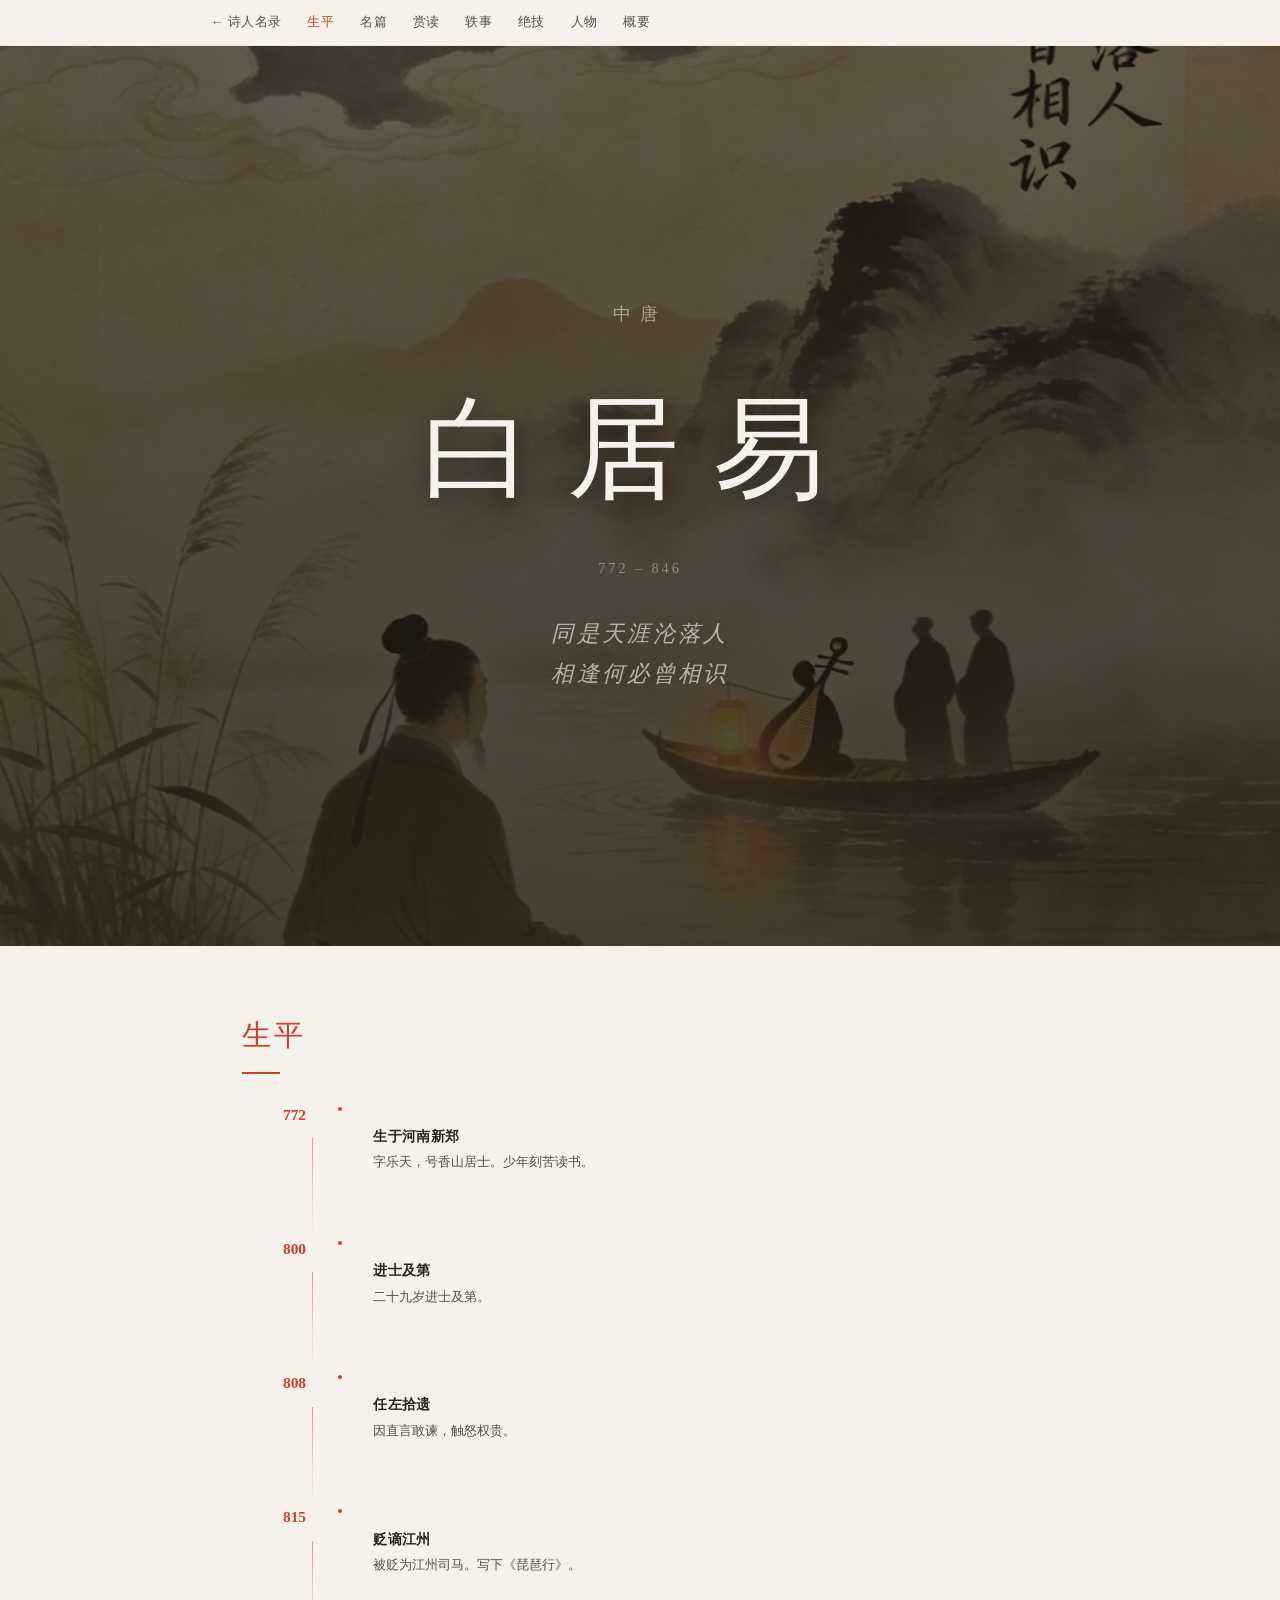
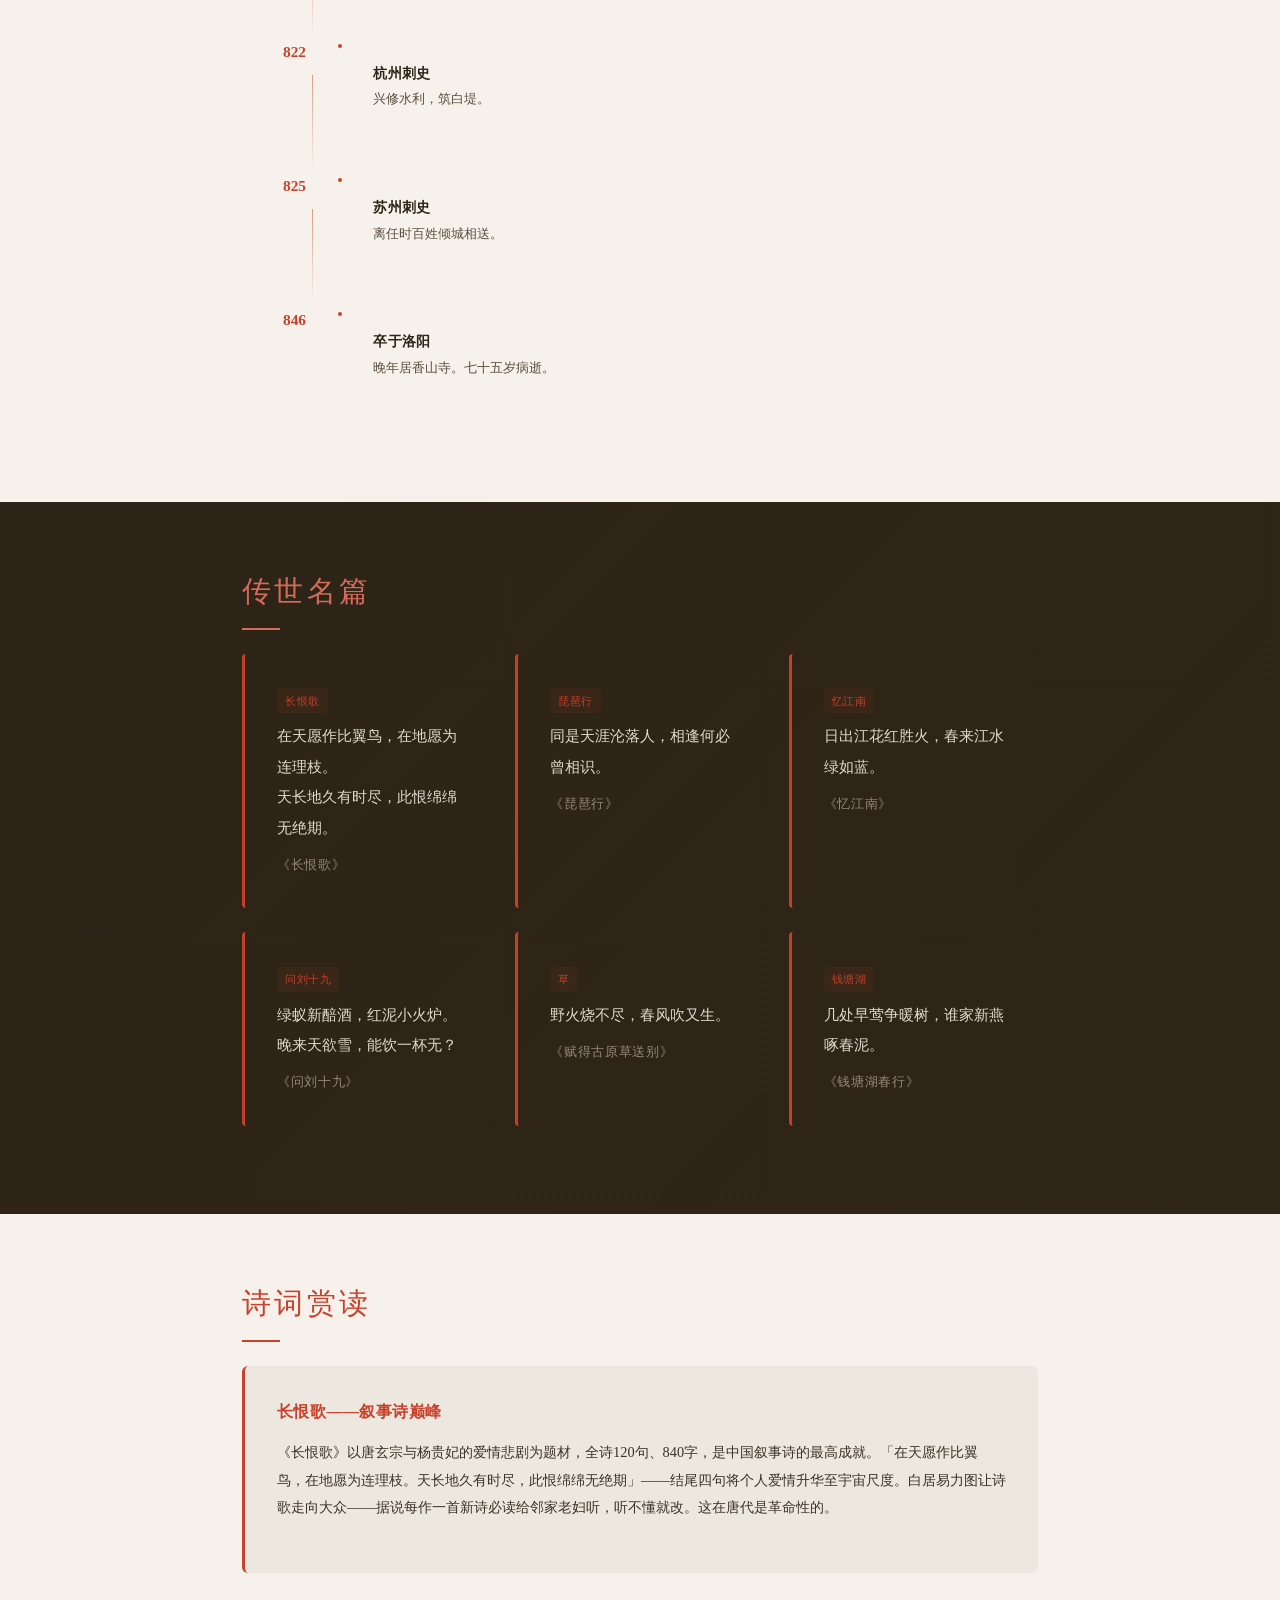
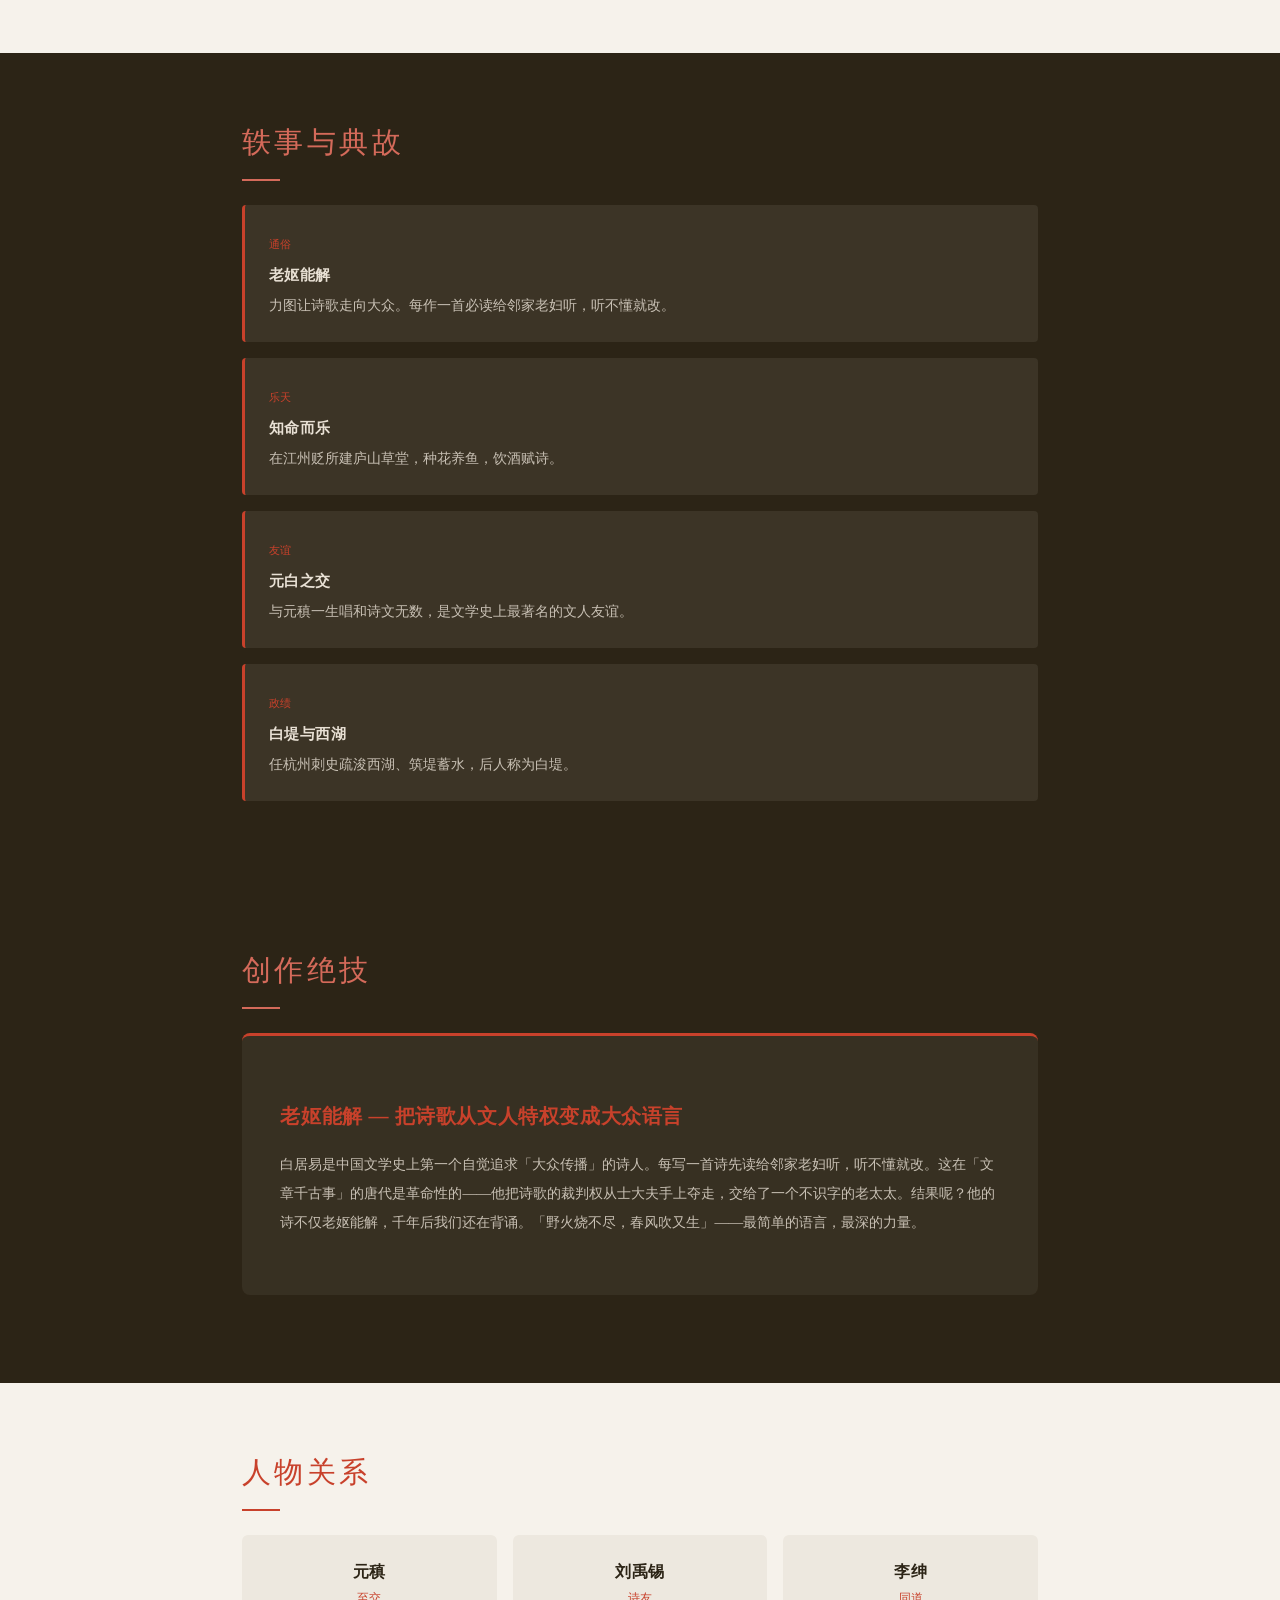
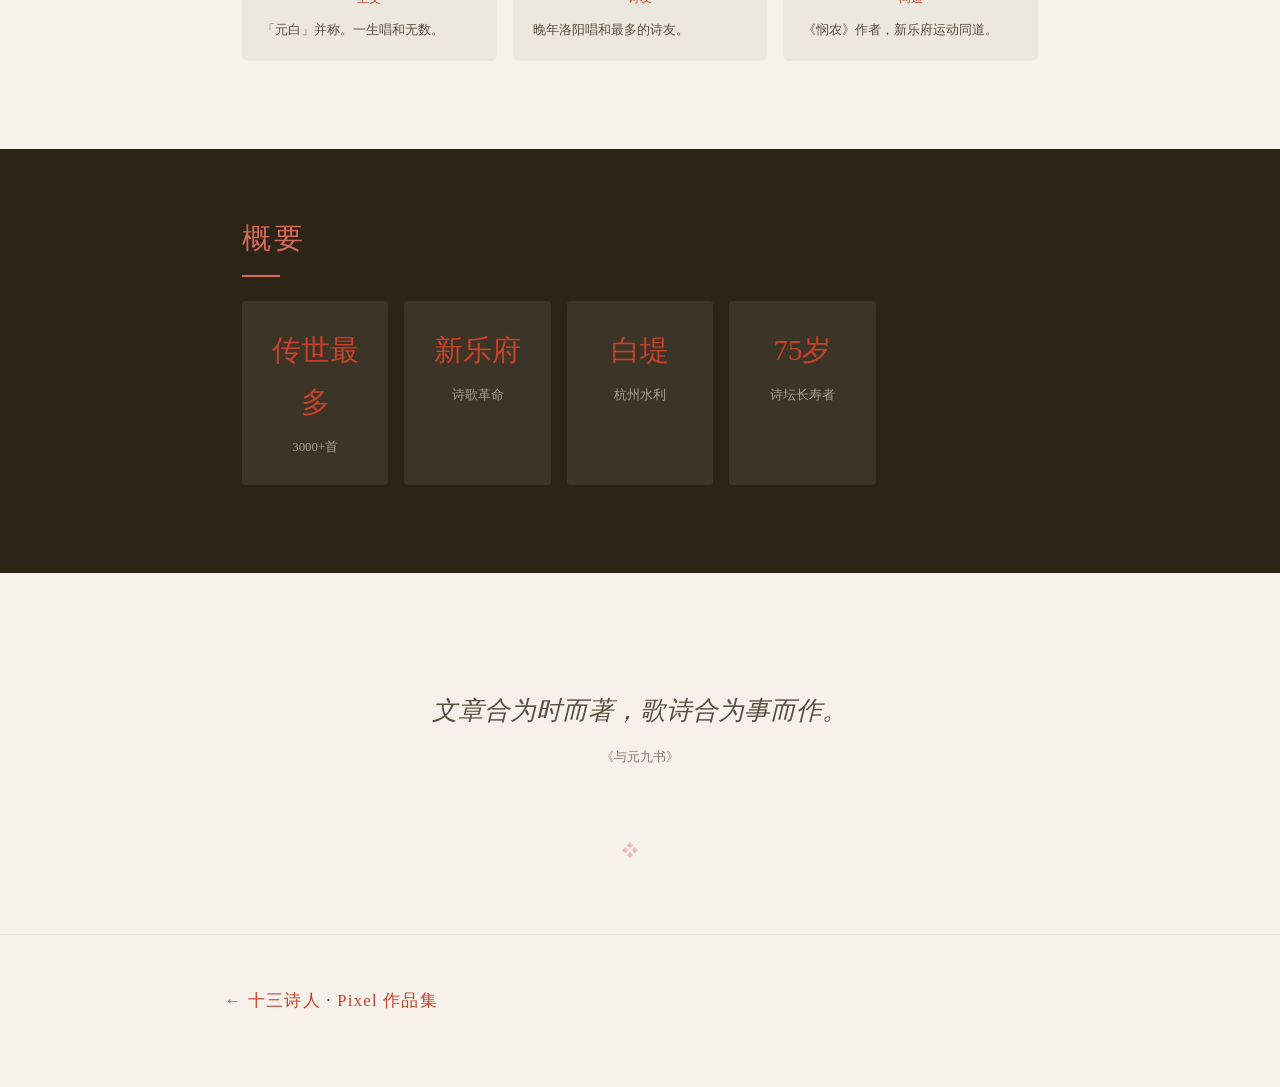
==== commit 463a9465: "hero img + craft: baijuyi.html" ====
--- a/baijuyi.html
+++ b/baijuyi.html
@@ -3,14 +3,18 @@
 <head>
 <meta charset="UTF-8"><meta name="viewport" content="width=device-width,initial-scale=1.0,maximum-scale=5.0">
 <meta name="theme-color" content="#2c2416">
+<meta property="og:image" content="https://jasoneip01-pixel.github.io/chinese-poets/img/baijuyi-hero.png">
+<meta property="og:image:width" content="2048">
+<meta property="og:image:height" content="2048">
 <meta property="og:title" content="白居易 · 十三诗人">
 <title>白居易 · 十三诗人</title>
+<link rel="preload" href="img/baijuyi-hero.png" as="image">
 <link rel="stylesheet" href="shared.css">
 </head>
 <body>
-<nav><div class="inner"><a href="./">← 诗人名录</a><a href="#life">生平</a><a href="#poems">名篇</a><a href="#appreciation">赏读</a><a href="#stories">轶事</a><a href="#people">人物</a><a href="#stats">概要</a></div></nav>
+<nav><div class="inner"><a href="./">← 诗人名录</a><a href="#life">生平</a><a href="#poems">名篇</a><a href="#appreciation">赏读</a><a href="#stories">轶事</a><a href="#craft">绝技</a><a href="#people">人物</a><a href="#stats">概要</a></div></nav>
 
-<div class="hero"><div class="hero-bg" style="background:linear-gradient(135deg,#3a2a2a,#5a3a2a)"></div><div class="hero-overlay"></div><div class="hero-content"><div class="dynasty">中唐</div><h1>白居易</h1><div class="lifespan">772 – 846</div><div class="poem">同是天涯沦落人<br>相逢何必曾相识</div></div></div>
+<div class="hero"><img src="img/baijuyi-hero.png" alt="baijuyi" style="position:absolute;inset:0;width:100%;height:100%;object-fit:cover;filter:brightness(.55) saturate(.85)"><div class="hero-overlay"></div><div class="hero-content"><div class="dynasty">中唐</div><h1>白居易</h1><div class="lifespan">772 – 846</div><div class="poem">同是天涯沦落人<br>相逢何必曾相识</div></div></div>
 
 <div class="section" id="life"><div class="section-inner"><h2>生平</h2><div class="timeline"><div class="timeline-item"><div class="timeline-year">772</div><div class="timeline-dot"></div><div class="timeline-text"><h3>生于河南新郑</h3><p>字乐天，号香山居士。少年刻苦读书。</p></div></div>
 <div class="timeline-item"><div class="timeline-year">800</div><div class="timeline-dot"></div><div class="timeline-text"><h3>进士及第</h3><p>二十九岁进士及第。</p></div></div>
@@ -40,6 +44,7 @@
 <div class="anecdote-card"><span class="tag">政绩</span><h3>白堤与西湖</h3><p>任杭州刺史疏浚西湖、筑堤蓄水，后人称为白堤。</p></div>
 </div></div>
 
+<div class="section section-dark" id="craft"><div class="section-inner"><h2>创作绝技</h2><div class="craft-card"><h3>老妪能解 — 把诗歌从文人特权变成大众语言</h3><p>白居易是中国文学史上第一个自觉追求「大众传播」的诗人。每写一首诗先读给邻家老妇听，听不懂就改。这在「文章千古事」的唐代是革命性的——他把诗歌的裁判权从士大夫手上夺走，交给了一个不识字的老太太。结果呢？他的诗不仅老妪能解，千年后我们还在背诵。「野火烧不尽，春风吹又生」——最简单的语言，最深的力量。</p></div></div></div>
 <div class="section" id="people"><div class="section-inner"><h2>人物关系</h2><div class="people-grid"><div class="profile-card"><h3>元稹</h3><div class="sub">至交</div><p>「元白」并称。一生唱和无数。</p></div>
 <div class="profile-card"><h3>刘禹锡</h3><div class="sub">诗友</div><p>晚年洛阳唱和最多的诗友。</p></div>
 <div class="profile-card"><h3>李绅</h3><div class="sub">同道</div><p>《悯农》作者，新乐府运动同道。</p></div>
--- a/shared.css
+++ b/shared.css
@@ -86,6 +86,13 @@
 /* Back to top */
 .back-top{position:fixed;bottom:2rem;right:1.5rem;z-index:90;width:44px;height:44px;border-radius:50%;border:1px solid rgba(200,65,43,.25);background:rgba(246,242,235,.9);backdrop-filter:blur(8px);-webkit-backdrop-filter:blur(8px);color:#c8412b;font-size:1.2rem;cursor:pointer;display:flex;align-items:center;justify-content:center;opacity:0;pointer-events:none;transition:opacity .3s;box-shadow:0 2px 8px rgba(44,36,22,.15)}
 .back-top.visible{opacity:1;pointer-events:auto}
+
+/* Craft card */
+.craft-card{background:#ede8df;border-radius:8px;padding:clamp(1.5rem,3vw,2.5rem);margin:1.5rem 0;border-top:3px solid #c8412b}
+.craft-card h3{font-size:clamp(1rem,2vw,1.25rem);color:#c8412b;margin-bottom:1rem;font-weight:600}
+.craft-card p{font-size:.9rem;line-height:2;color:#3a3228;max-width:none}
+.section-dark .craft-card{background:rgba(237,232,223,.06)}
+.section-dark .craft-card p{color:#c8c0b4}
 
 /* Section header gradient (ink wash effect) */
 .section-header-grad{position:absolute;inset:0;pointer-events:none;opacity:.08;z-index:0}
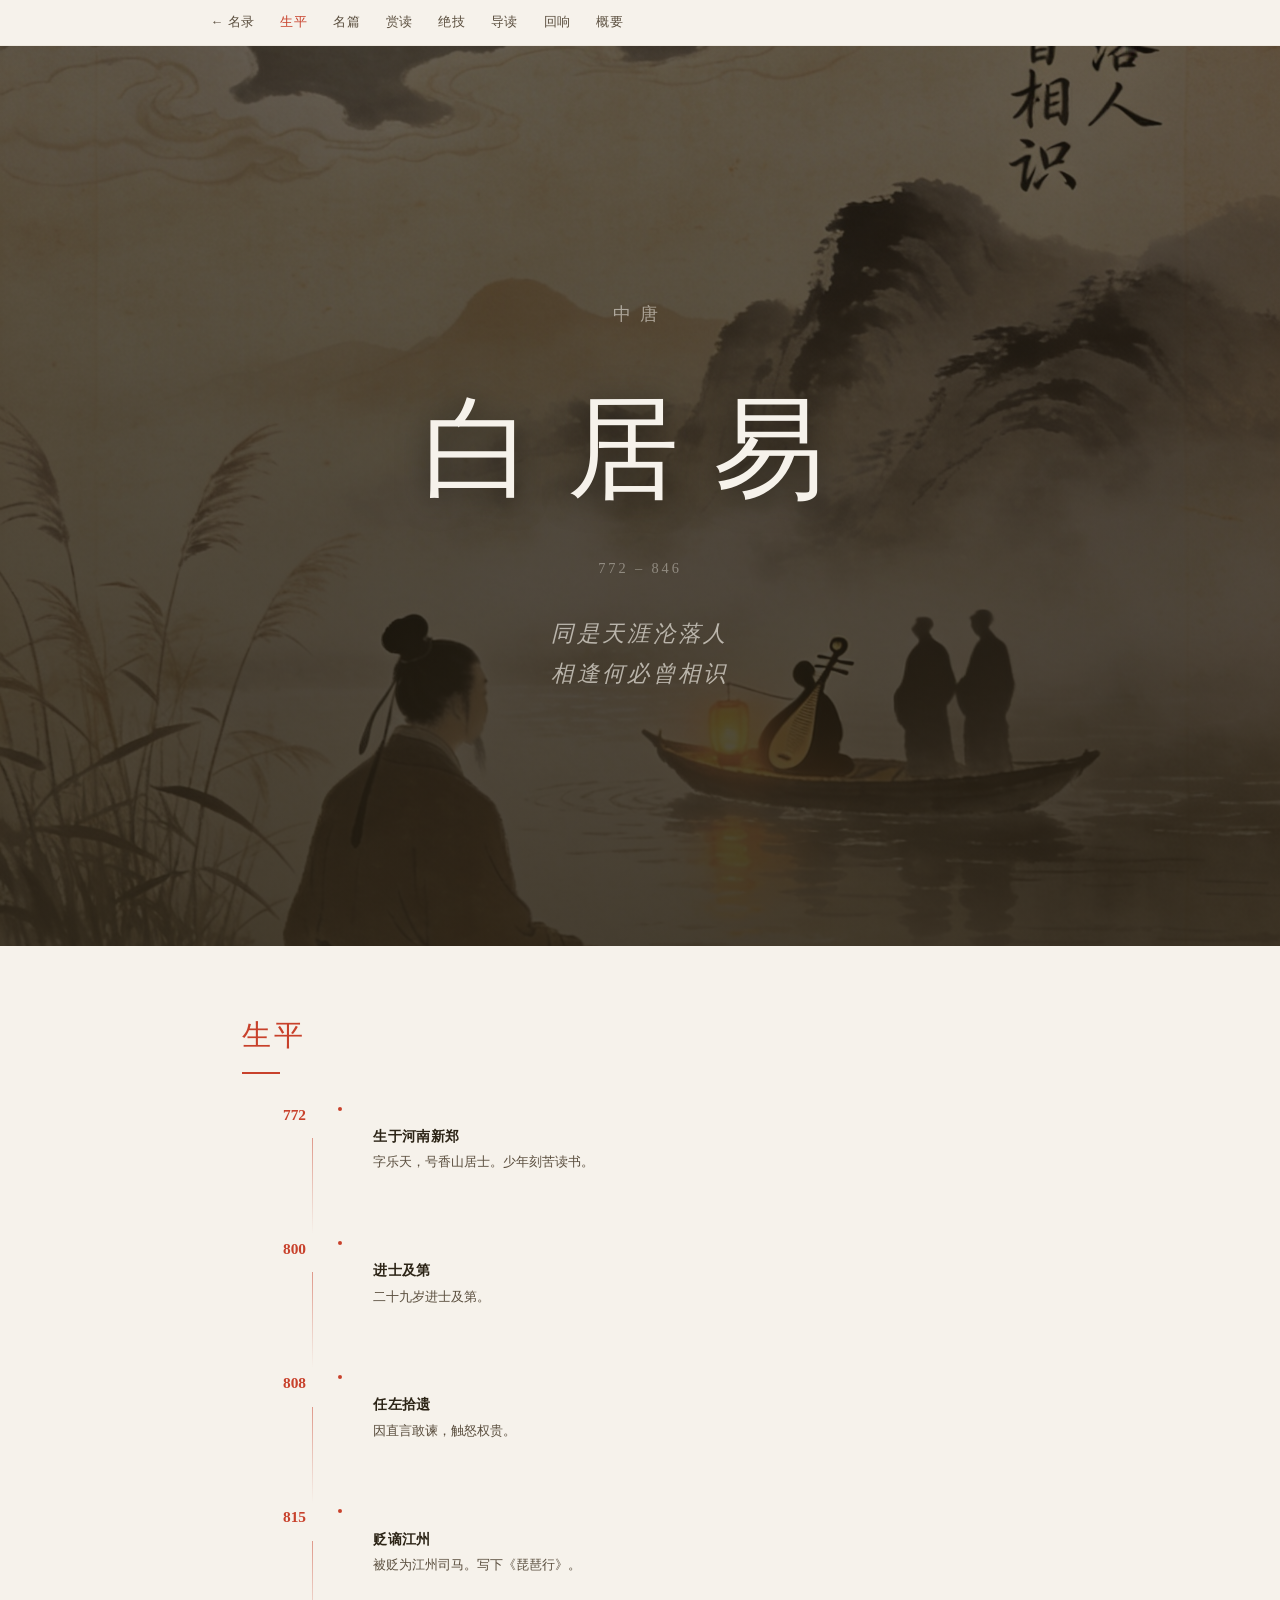
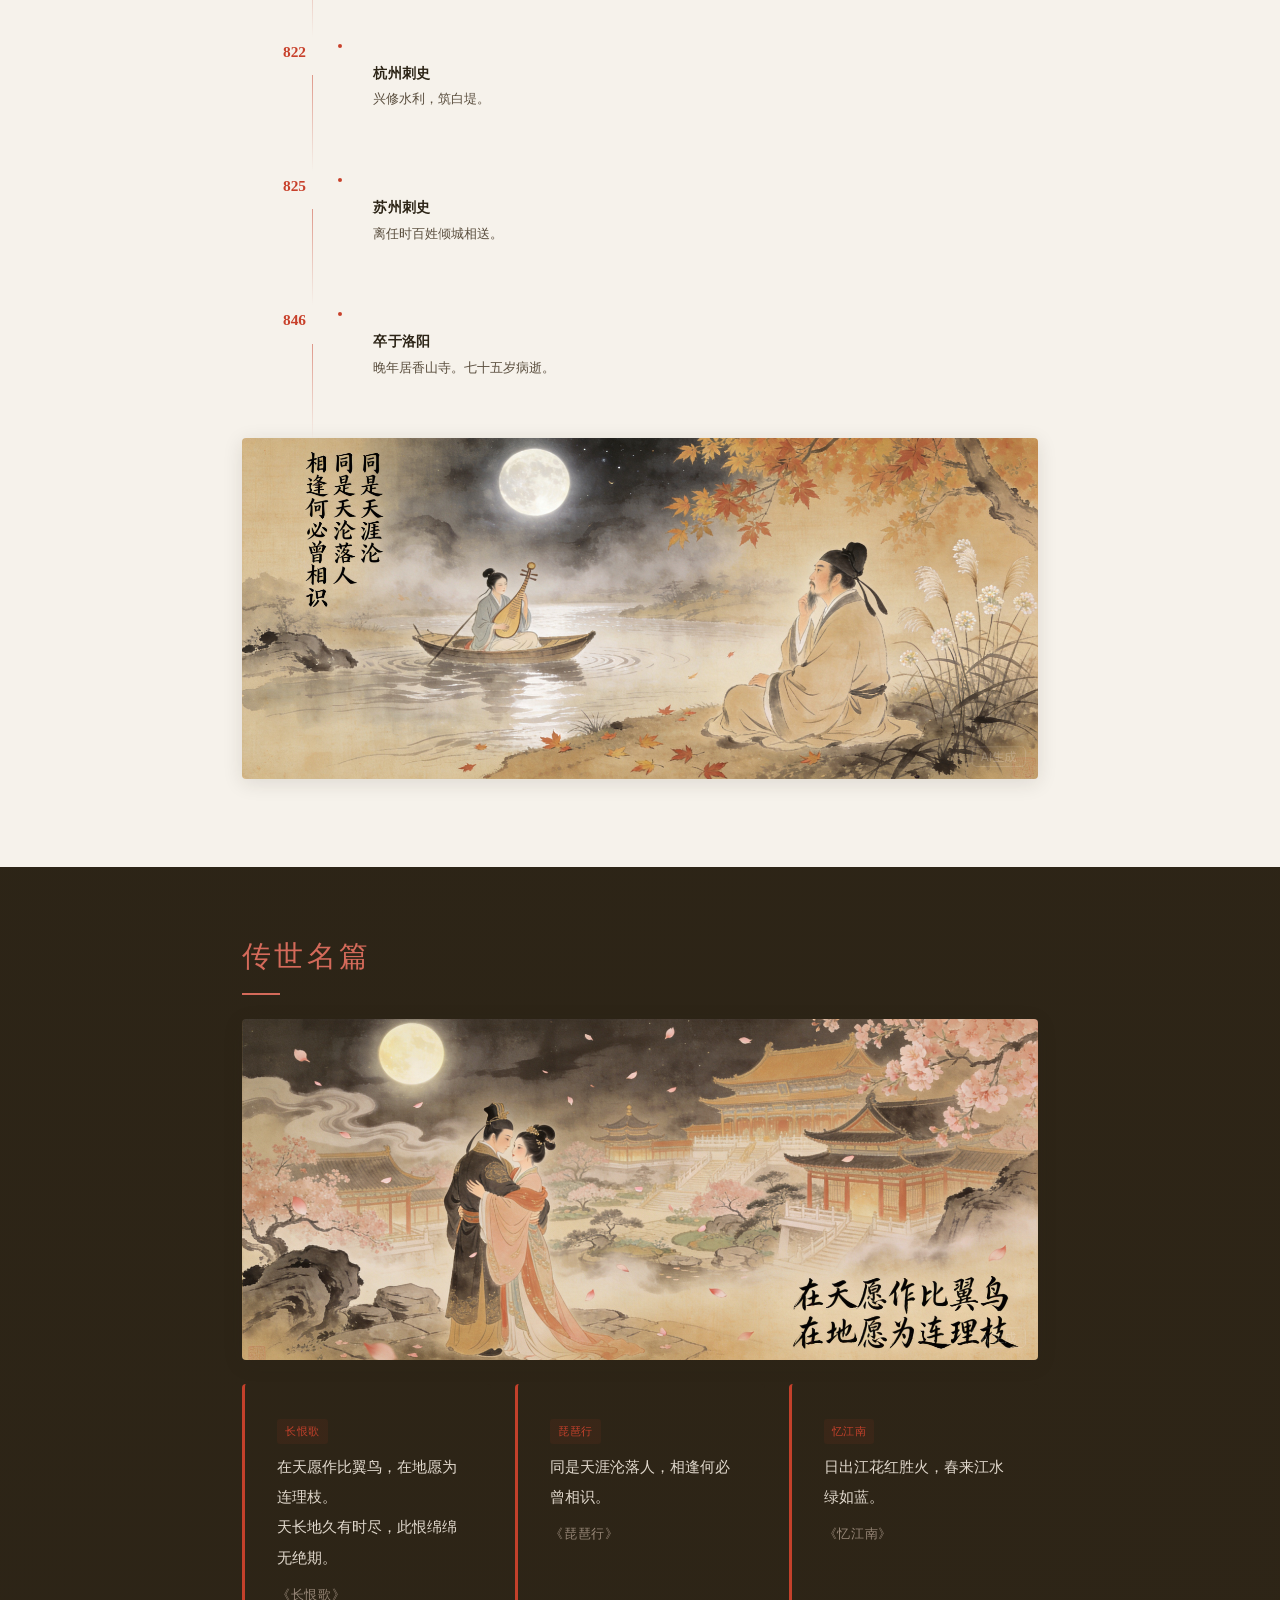
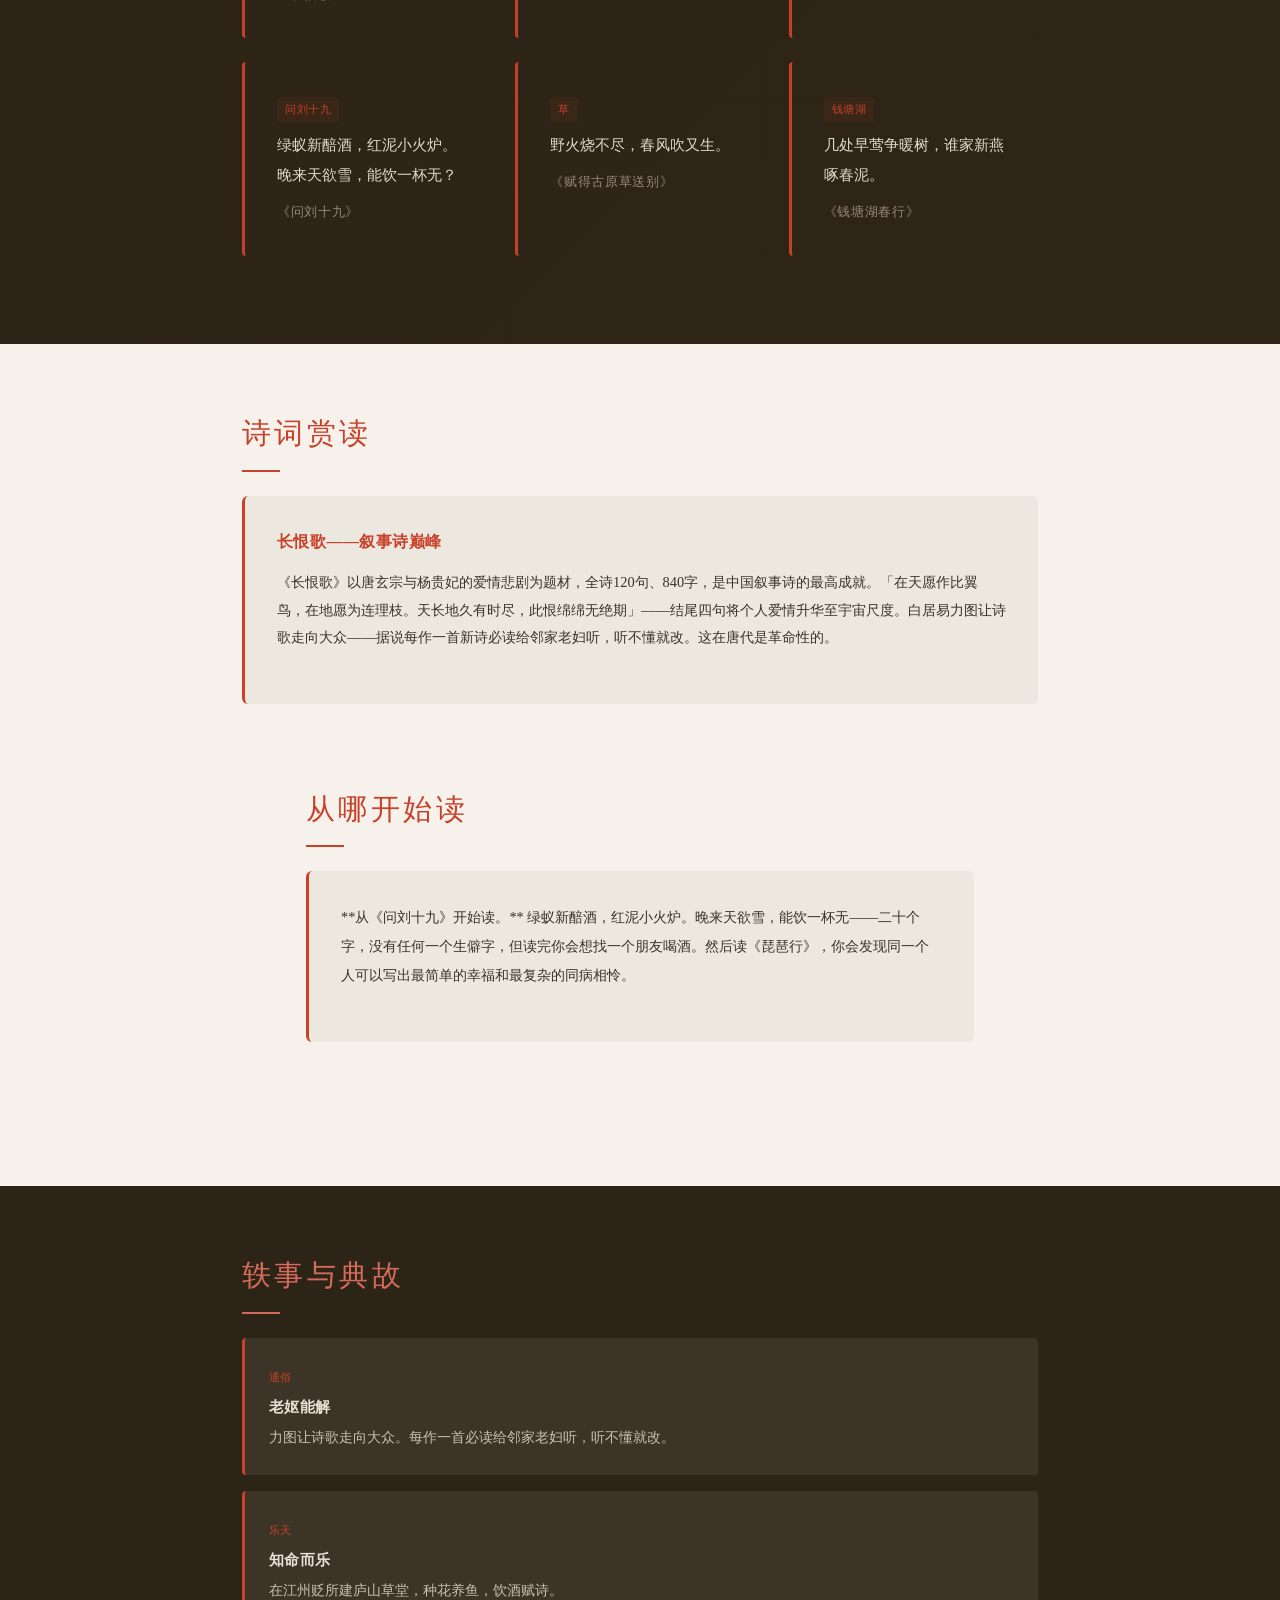
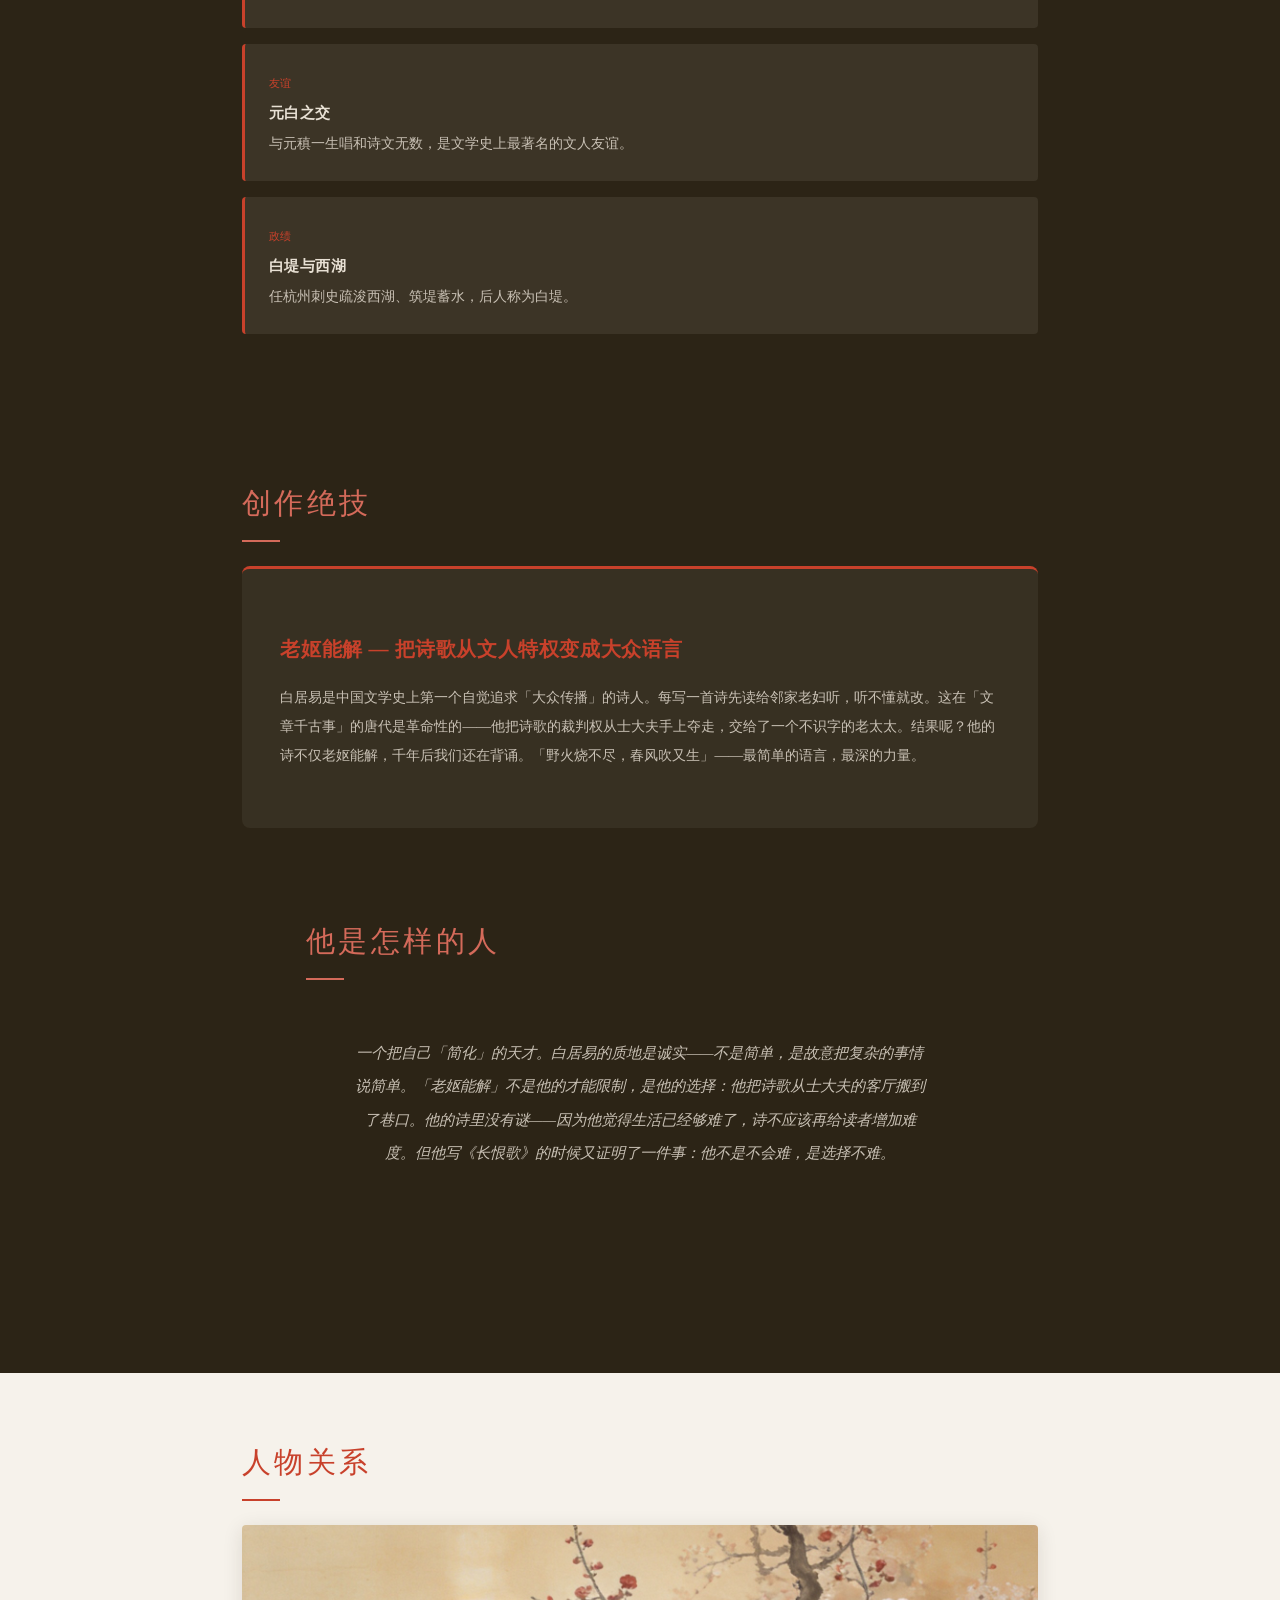
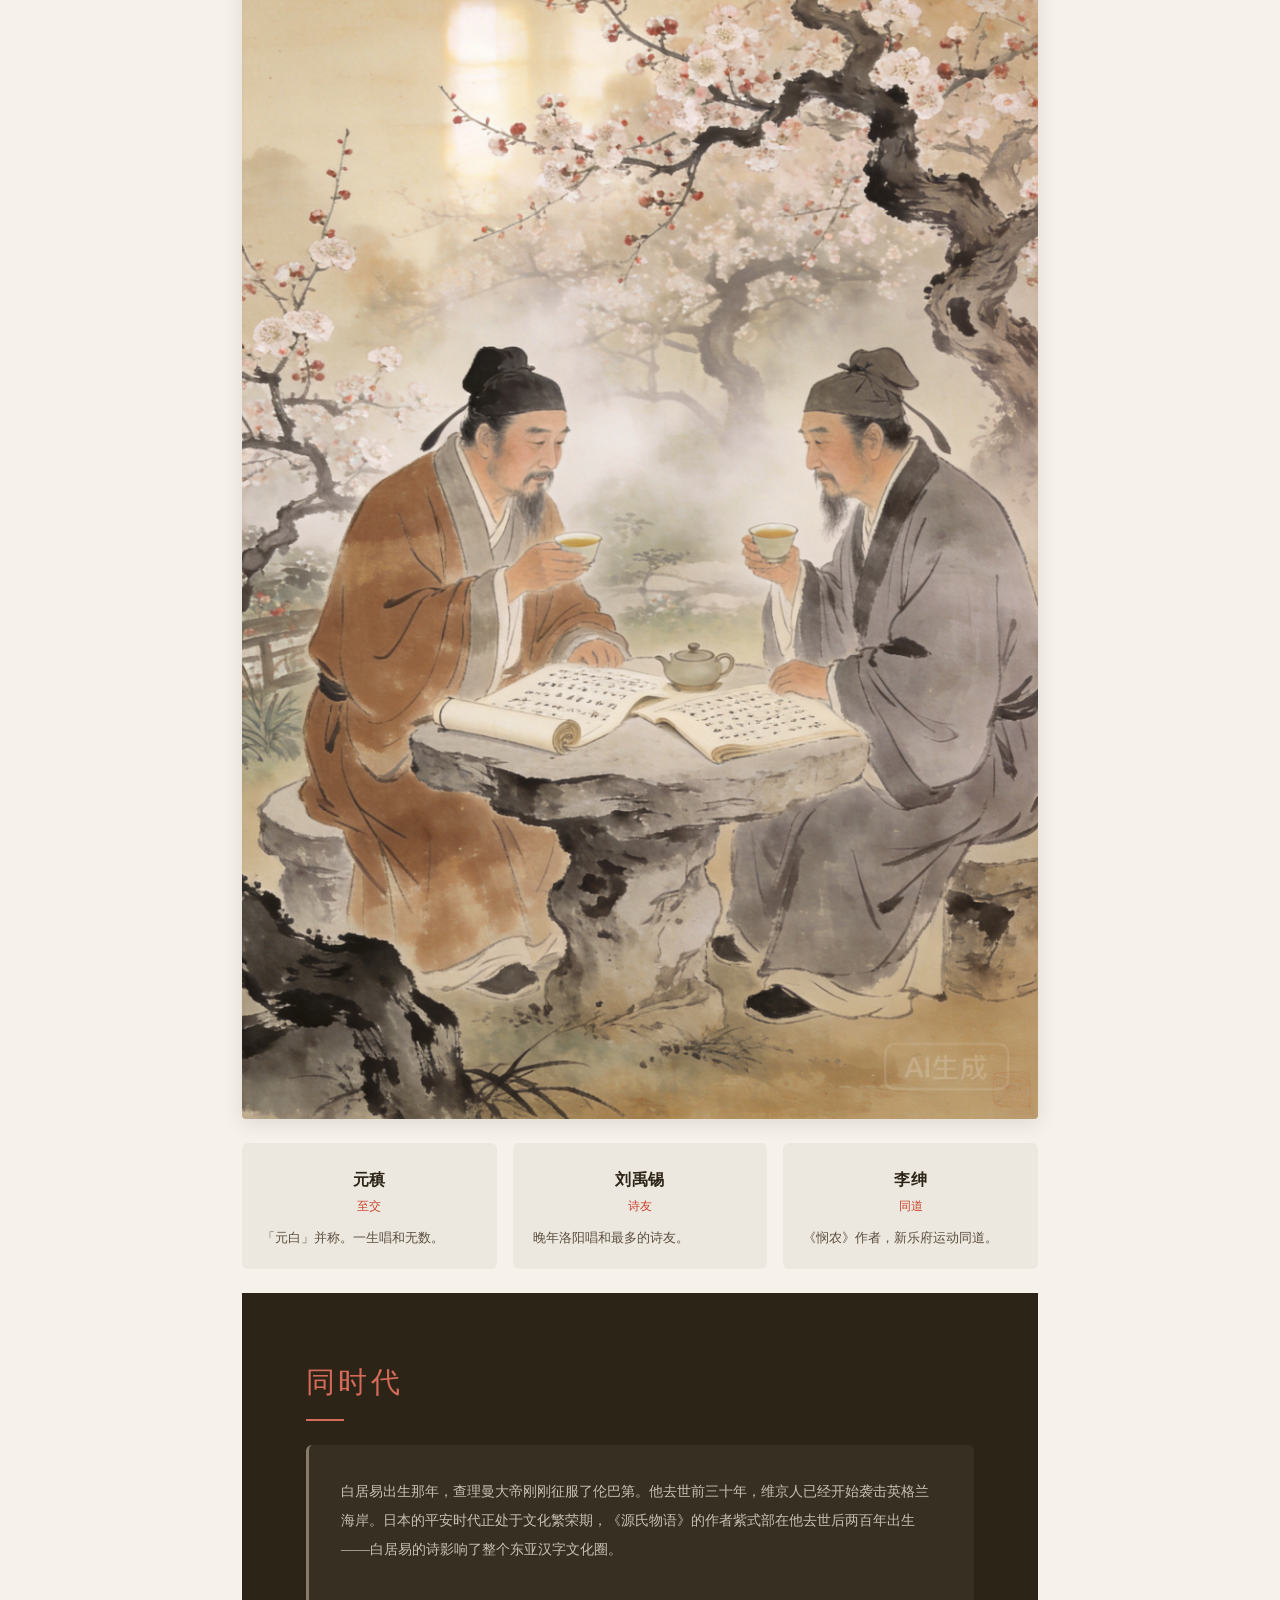
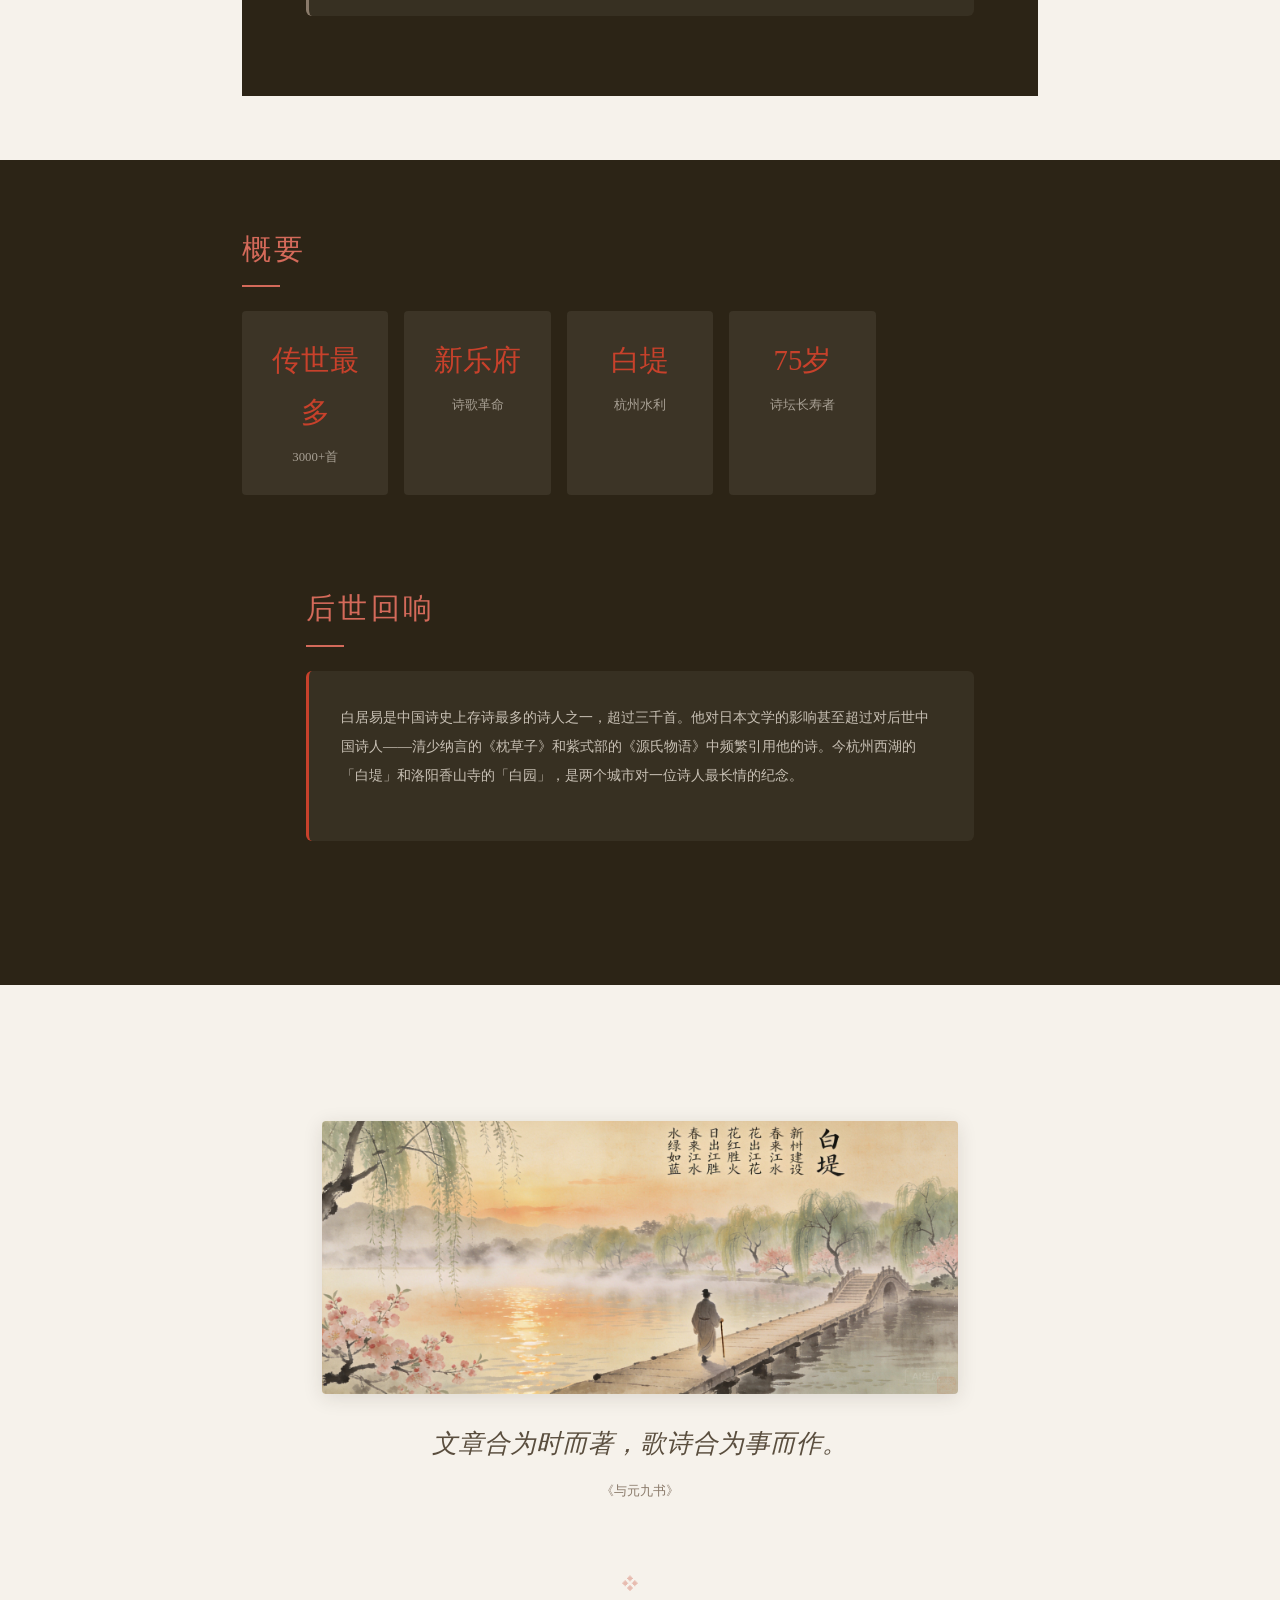
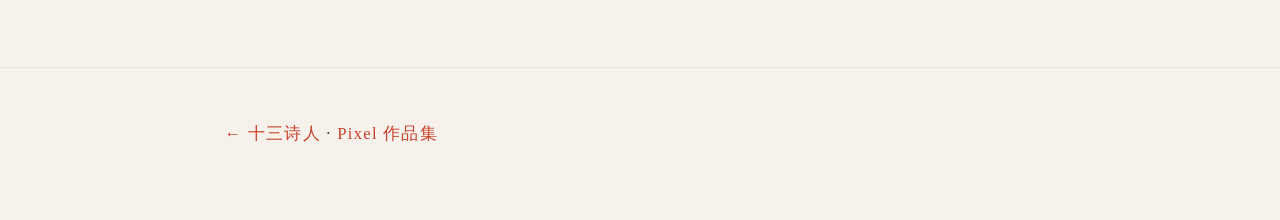
==== commit 2ea6c6e1: "γ: images + sections: baijuyi.html" ====
--- a/baijuyi.html
+++ b/baijuyi.html
@@ -12,7 +12,7 @@
 <link rel="stylesheet" href="shared.css">
 </head>
 <body>
-<nav><div class="inner"><a href="./">← 诗人名录</a><a href="#life">生平</a><a href="#poems">名篇</a><a href="#appreciation">赏读</a><a href="#stories">轶事</a><a href="#craft">绝技</a><a href="#people">人物</a><a href="#stats">概要</a></div></nav>
+<nav><div class="inner"><a href="./">← 名录</a><a href="#life">生平</a><a href="#poems">名篇</a><a href="#appreciation">赏读</a><a href="#craft">绝技</a><a href="#start">导读</a><a href="#legacy">回响</a><a href="#stats">概要</a></div></nav>
 
 <div class="hero"><img src="img/baijuyi-hero.png" alt="baijuyi" style="position:absolute;inset:0;width:100%;height:100%;object-fit:cover;filter:brightness(.55) saturate(.85)"><div class="hero-overlay"></div><div class="hero-content"><div class="dynasty">中唐</div><h1>白居易</h1><div class="lifespan">772 – 846</div><div class="poem">同是天涯沦落人<br>相逢何必曾相识</div></div></div>
 
@@ -23,11 +23,13 @@
 <div class="timeline-item"><div class="timeline-year">822</div><div class="timeline-dot"></div><div class="timeline-text"><h3>杭州刺史</h3><p>兴修水利，筑白堤。</p></div></div>
 <div class="timeline-item"><div class="timeline-year">825</div><div class="timeline-dot"></div><div class="timeline-text"><h3>苏州刺史</h3><p>离任时百姓倾城相送。</p></div></div>
 <div class="timeline-item"><div class="timeline-year">846</div><div class="timeline-dot"></div><div class="timeline-text"><h3>卒于洛阳</h3><p>晚年居香山寺。七十五岁病逝。</p></div></div>
+<div class="section-image"><img src="img/baijuyi-scene.png" alt="生平场景" loading="lazy" class=""></div>
 </div></div></div>
 
 <div class="section section-dark" id="poems">
   <div class="section-header-grad" style="background:linear-gradient(135deg,#3a2a2a80,#5a3a2a80)"></div>
-  <div class="section-inner"><h2>传世名篇</h2><div class="poetry-grid"><div class="poem-card"><span class="badge">长恨歌</span><div class="verses">在天愿作比翼鸟，在地愿为连理枝。<br>天长地久有时尽，此恨绵绵无绝期。</div><div class="source">《长恨歌》</div></div>
+  <div class="section-inner"><h2>传世名篇</h2><div class="section-image"><img src="img/baijuyi-poem.png" alt="名篇意境" loading="lazy" class=""></div>
+<div class="poetry-grid"><div class="poem-card"><span class="badge">长恨歌</span><div class="verses">在天愿作比翼鸟，在地愿为连理枝。<br>天长地久有时尽，此恨绵绵无绝期。</div><div class="source">《长恨歌》</div></div>
 <div class="poem-card"><span class="badge">琵琶行</span><div class="verses">同是天涯沦落人，相逢何必曾相识。</div><div class="source">《琵琶行》</div></div>
 <div class="poem-card"><span class="badge">忆江南</span><div class="verses">日出江花红胜火，春来江水绿如蓝。</div><div class="source">《忆江南》</div></div>
 <div class="poem-card"><span class="badge">问刘十九</span><div class="verses">绿蚁新醅酒，红泥小火炉。<br>晚来天欲雪，能饮一杯无？</div><div class="source">《问刘十九》</div></div>
@@ -36,7 +38,8 @@
 </div></div>
 </div>
 
-<div class="section" id="appreciation"><div class="section-inner"><h2>诗词赏读</h2><div class="appreciation-card"><h3>长恨歌——叙事诗巅峰</h3><p>《长恨歌》以唐玄宗与杨贵妃的爱情悲剧为题材，全诗120句、840字，是中国叙事诗的最高成就。「在天愿作比翼鸟，在地愿为连理枝。天长地久有时尽，此恨绵绵无绝期」——结尾四句将个人爱情升华至宇宙尺度。白居易力图让诗歌走向大众——据说每作一首新诗必读给邻家老妇听，听不懂就改。这在唐代是革命性的。</p></div></div></div>
+<div class="section" id="appreciation"><div class="section-inner"><h2>诗词赏读</h2><div class="appreciation-card"><h3>长恨歌——叙事诗巅峰</h3><p>《长恨歌》以唐玄宗与杨贵妃的爱情悲剧为题材，全诗120句、840字，是中国叙事诗的最高成就。「在天愿作比翼鸟，在地愿为连理枝。天长地久有时尽，此恨绵绵无绝期」——结尾四句将个人爱情升华至宇宙尺度。白居易力图让诗歌走向大众——据说每作一首新诗必读给邻家老妇听，听不懂就改。这在唐代是革命性的。</p></div><div class="section" id="start"><div class="section-inner"><h2>从哪开始读</h2><div class="reading-card"><p>**从《问刘十九》开始读。** 绿蚁新醅酒，红泥小火炉。晚来天欲雪，能饮一杯无——二十个字，没有任何一个生僻字，但读完你会想找一个朋友喝酒。然后读《琵琶行》，你会发现同一个人可以写出最简单的幸福和最复杂的同病相怜。</p></div></div></div>
+</div></div>
 
 <div class="section section-dark" id="stories"><div class="section-inner"><h2>轶事与典故</h2><div class="anecdote-card"><span class="tag">通俗</span><h3>老妪能解</h3><p>力图让诗歌走向大众。每作一首必读给邻家老妇听，听不懂就改。</p></div>
 <div class="anecdote-card"><span class="tag">乐天</span><h3>知命而乐</h3><p>在江州贬所建庐山草堂，种花养鱼，饮酒赋诗。</p></div>
@@ -44,19 +47,24 @@
 <div class="anecdote-card"><span class="tag">政绩</span><h3>白堤与西湖</h3><p>任杭州刺史疏浚西湖、筑堤蓄水，后人称为白堤。</p></div>
 </div></div>
 
-<div class="section section-dark" id="craft"><div class="section-inner"><h2>创作绝技</h2><div class="craft-card"><h3>老妪能解 — 把诗歌从文人特权变成大众语言</h3><p>白居易是中国文学史上第一个自觉追求「大众传播」的诗人。每写一首诗先读给邻家老妇听，听不懂就改。这在「文章千古事」的唐代是革命性的——他把诗歌的裁判权从士大夫手上夺走，交给了一个不识字的老太太。结果呢？他的诗不仅老妪能解，千年后我们还在背诵。「野火烧不尽，春风吹又生」——最简单的语言，最深的力量。</p></div></div></div>
-<div class="section" id="people"><div class="section-inner"><h2>人物关系</h2><div class="people-grid"><div class="profile-card"><h3>元稹</h3><div class="sub">至交</div><p>「元白」并称。一生唱和无数。</p></div>
+<div class="section section-dark" id="craft"><div class="section-inner"><h2>创作绝技</h2><div class="craft-card"><h3>老妪能解 — 把诗歌从文人特权变成大众语言</h3><p>白居易是中国文学史上第一个自觉追求「大众传播」的诗人。每写一首诗先读给邻家老妇听，听不懂就改。这在「文章千古事」的唐代是革命性的——他把诗歌的裁判权从士大夫手上夺走，交给了一个不识字的老太太。结果呢？他的诗不仅老妪能解，千年后我们还在背诵。「野火烧不尽，春风吹又生」——最简单的语言，最深的力量。</p></div><div class="section" id="who"><div class="section-inner"><h2>他是怎样的人</h2><div class="who-card"><p>一个把自己「简化」的天才。白居易的质地是诚实——不是简单，是故意把复杂的事情说简单。「老妪能解」不是他的才能限制，是他的选择：他把诗歌从士大夫的客厅搬到了巷口。他的诗里没有谜——因为他觉得生活已经够难了，诗不应该再给读者增加难度。但他写《长恨歌》的时候又证明了一件事：他不是不会难，是选择不难。</p></div></div></div>
+</div></div>
+<div class="section" id="people"><div class="section-inner"><h2>人物关系</h2><div class="section-image"><img src="img/baijuyi-figures.png" alt="人物群像" loading="lazy" class=""></div>
+<div class="people-grid"><div class="profile-card"><h3>元稹</h3><div class="sub">至交</div><p>「元白」并称。一生唱和无数。</p></div>
 <div class="profile-card"><h3>刘禹锡</h3><div class="sub">诗友</div><p>晚年洛阳唱和最多的诗友。</p></div>
 <div class="profile-card"><h3>李绅</h3><div class="sub">同道</div><p>《悯农》作者，新乐府运动同道。</p></div>
-</div></div></div>
+</div><div class="section section-dark" id="era"><div class="section-inner"><h2>同时代</h2><div class="era-card"><p>白居易出生那年，查理曼大帝刚刚征服了伦巴第。他去世前三十年，维京人已经开始袭击英格兰海岸。日本的平安时代正处于文化繁荣期，《源氏物语》的作者紫式部在他去世后两百年出生——白居易的诗影响了整个东亚汉字文化圈。</p></div></div></div>
+</div></div>
 
 <div class="section section-dark" id="stats"><div class="section-inner"><h2>概要</h2><div class="attributes"><div class="attribute"><span class="num">传世最多</span><span class="label">3000+首</span></div>
 <div class="attribute"><span class="num">新乐府</span><span class="label">诗歌革命</span></div>
 <div class="attribute"><span class="num">白堤</span><span class="label">杭州水利</span></div>
 <div class="attribute"><span class="num">75岁</span><span class="label">诗坛长寿者</span></div>
-</div></div></div>
+</div><div class="section" id="legacy"><div class="section-inner"><h2>后世回响</h2><div class="legacy-card"><p>白居易是中国诗史上存诗最多的诗人之一，超过三千首。他对日本文学的影响甚至超过对后世中国诗人——清少纳言的《枕草子》和紫式部的《源氏物语》中频繁引用他的诗。今杭州西湖的「白堤」和洛阳香山寺的「白园」，是两个城市对一位诗人最长情的纪念。</p></div></div></div>
+</div></div>
 
-<div class="section quote-section"><div class="section-inner"><div class="big-quote">文章合为时而著，歌诗合为事而作。<cite>《与元九书》</cite></div><div class="ornament">❖</div></div></div>
+<div class="section quote-section"><div class="section-inner"><div class="big-quote"><div class="section-image"><img src="img/baijuyi-closing.png" alt="收尾" loading="lazy" class=""></div>
+文章合为时而著，歌诗合为事而作。<cite>《与元九书》</cite></div><div class="ornament">❖</div></div></div>
 
 <footer><p><a href="./">← 十三诗人</a> · <a href="https://jasoneip01-pixel.github.io/">Pixel 作品集</a></p></footer>
 <button class="back-top" id="back-top">↑</button>
--- a/shared.css
+++ b/shared.css
@@ -119,6 +119,28 @@
 .quote-section{text-align:center}
 .ornament{font-size:1.2rem;color:#c8412b;opacity:.3;margin-top:1rem;letter-spacing:1em}
 .section-dark .ornament{color:#d46a5a}
+
+/* Section images */
+.section-image{margin:1.5rem 0;text-align:center}
+.section-image img{max-width:100%;height:auto;border-radius:4px;box-shadow:0 4px 20px rgba(44,36,22,.12)}
+
+/* γ content cards */
+.reading-card{background:#ede8df;border-radius:6px;padding:clamp(1.25rem,3vw,2rem);margin:1rem 0;border-left:3px solid #c8412b}
+.reading-card p{font-size:.9rem;line-height:2;color:#3a3228;max-width:none}
+.section-dark .reading-card{background:rgba(237,232,223,.06)}
+.section-dark .reading-card p{color:#c8c0b4}
+
+.who-card{background:transparent;border-radius:0;padding:clamp(1rem,3vw,2rem);margin:1.5rem auto;max-width:640px;text-align:center}
+.who-card p{font-size:.95rem;line-height:2.2;color:#3a3228;max-width:none;font-style:italic}
+.section-dark .who-card p{color:#c8c0b4}
+
+.era-card{background:rgba(237,232,223,.06);border-radius:6px;padding:clamp(1.25rem,3vw,2rem);margin:1rem 0;border-left:3px solid #8a7a6a}
+.era-card p{font-size:.9rem;line-height:2;color:#c8c0b4;max-width:none}
+
+.legacy-card{background:#ede8df;border-radius:6px;padding:clamp(1.25rem,3vw,2rem);margin:1rem 0;border-left:3px solid #c8412b}
+.legacy-card p{font-size:.9rem;line-height:2;color:#3a3228;max-width:none}
+.section-dark .legacy-card{background:rgba(237,232,223,.06)}
+.section-dark .legacy-card p{color:#c8c0b4}
 
 @media(max-width:480px){.people-grid{grid-template-columns:1fr 1fr}}
 @media(min-width:900px){.people-grid{grid-template-columns:repeat(3,1fr)}}
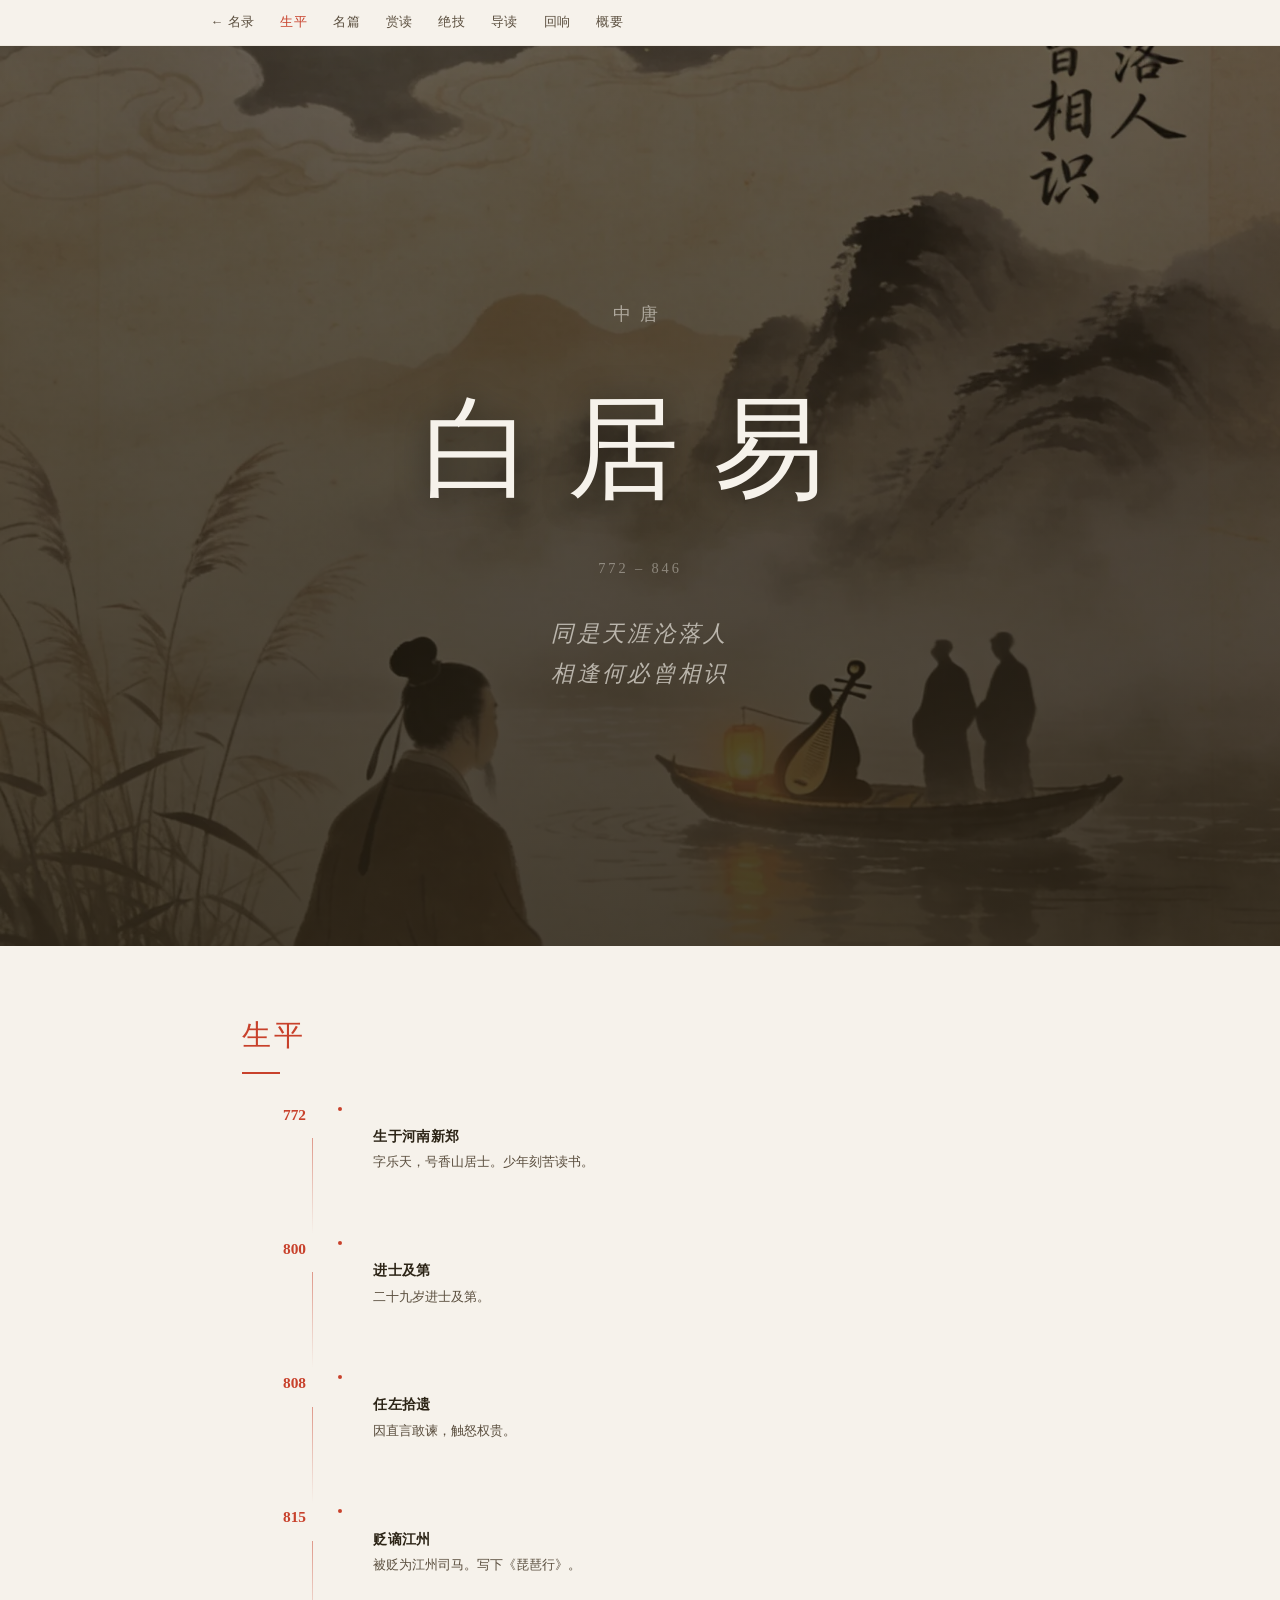
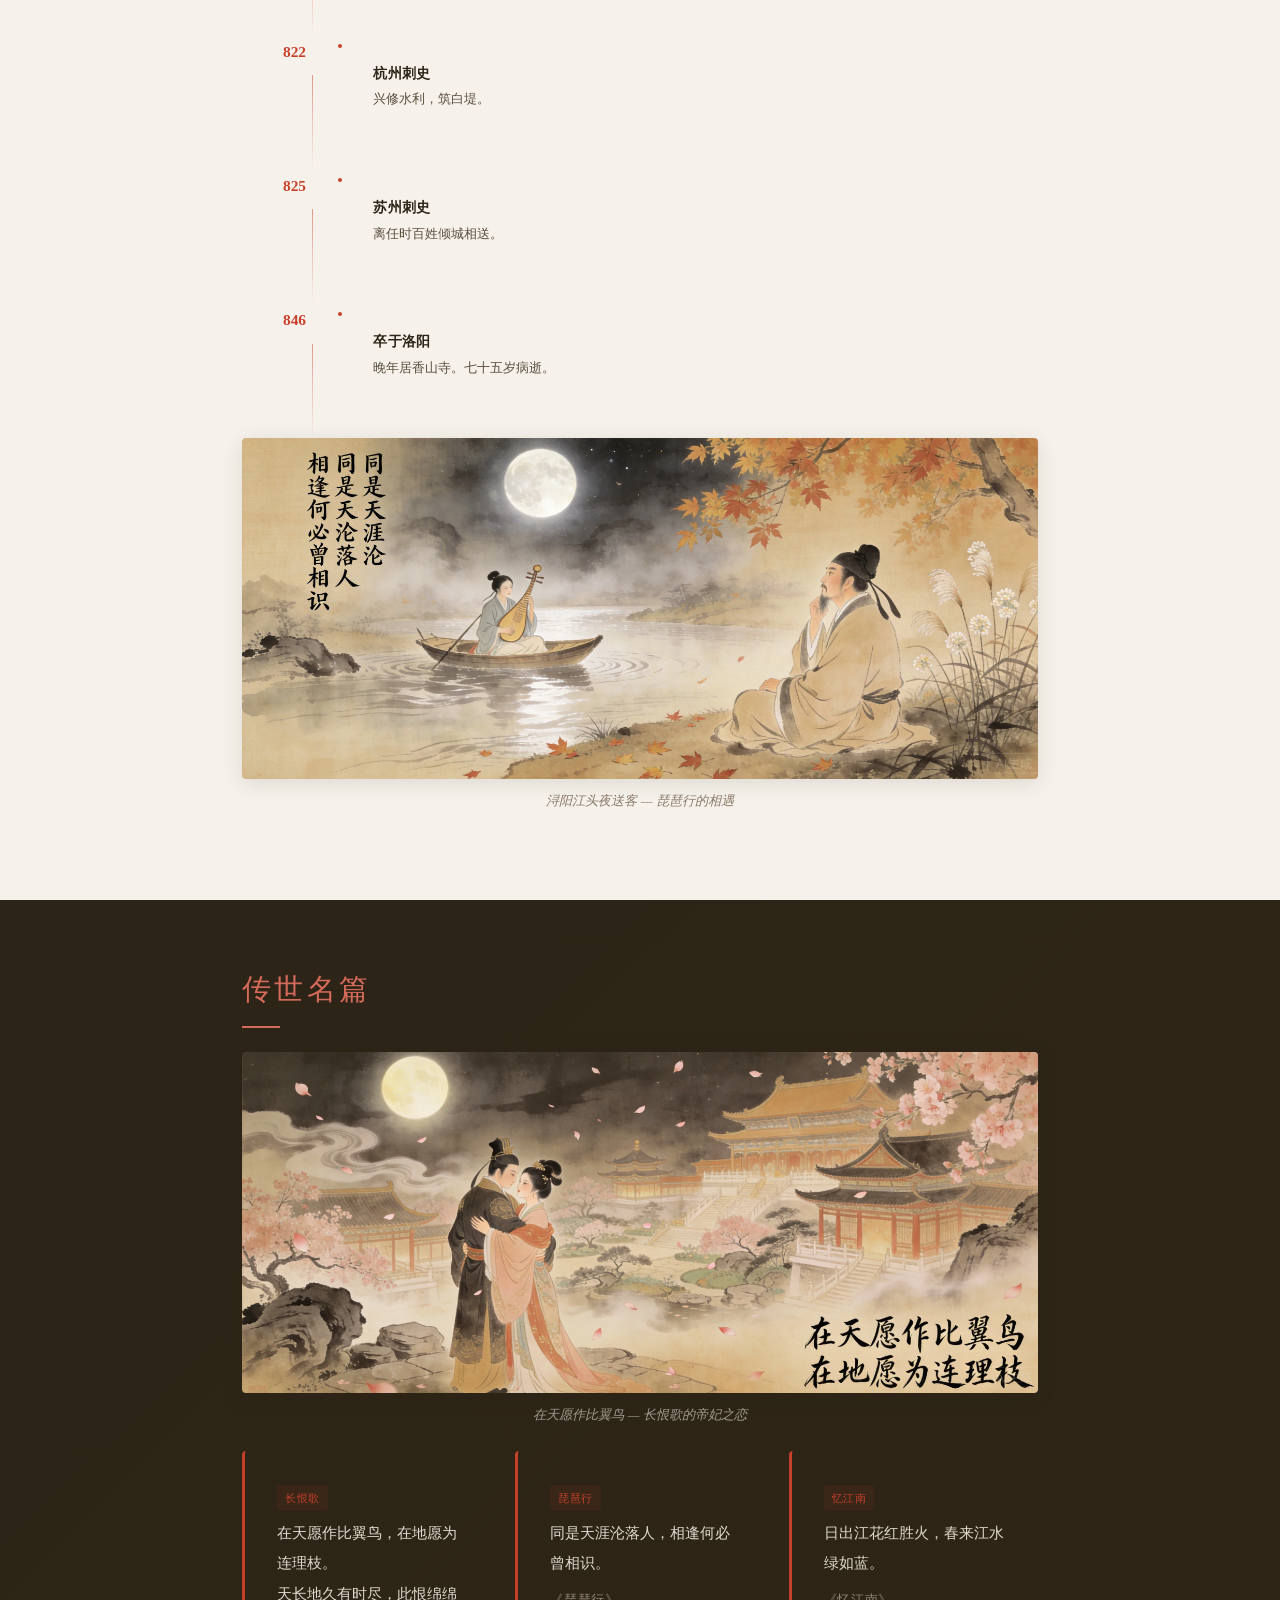
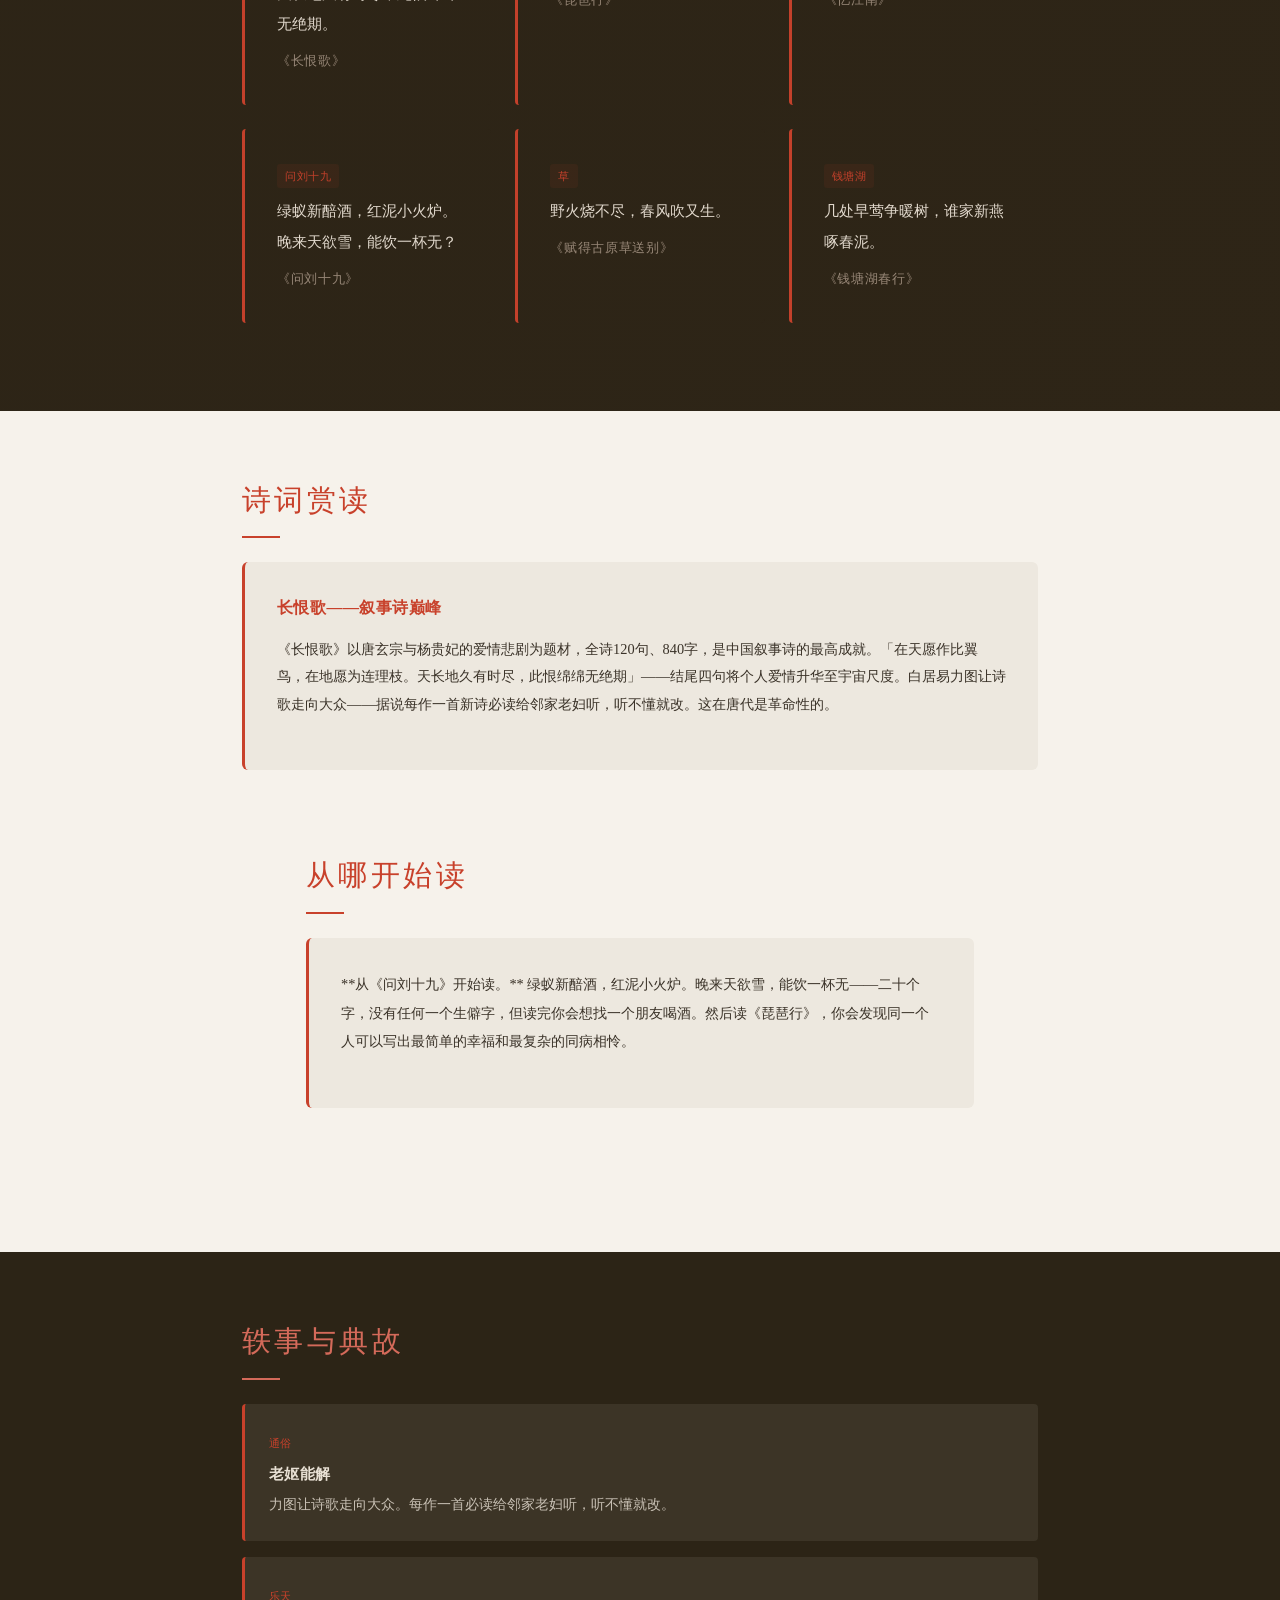
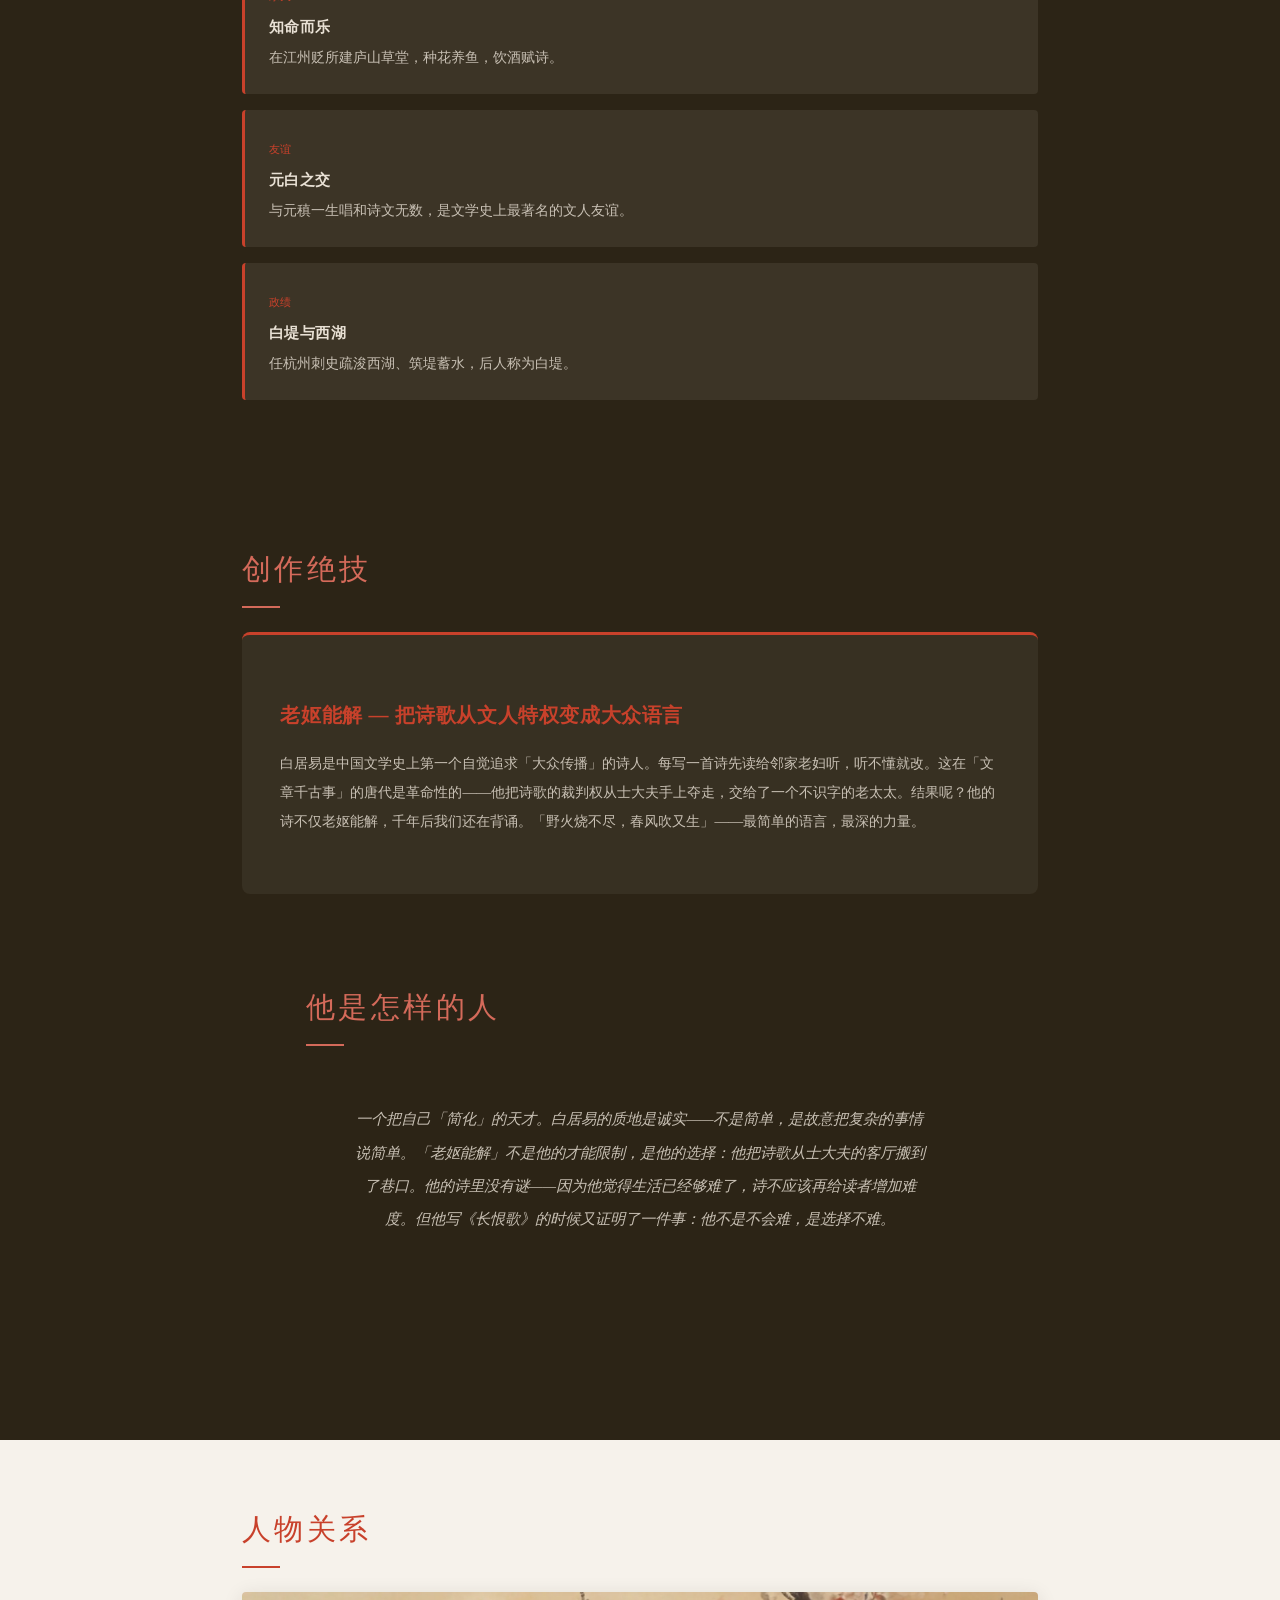
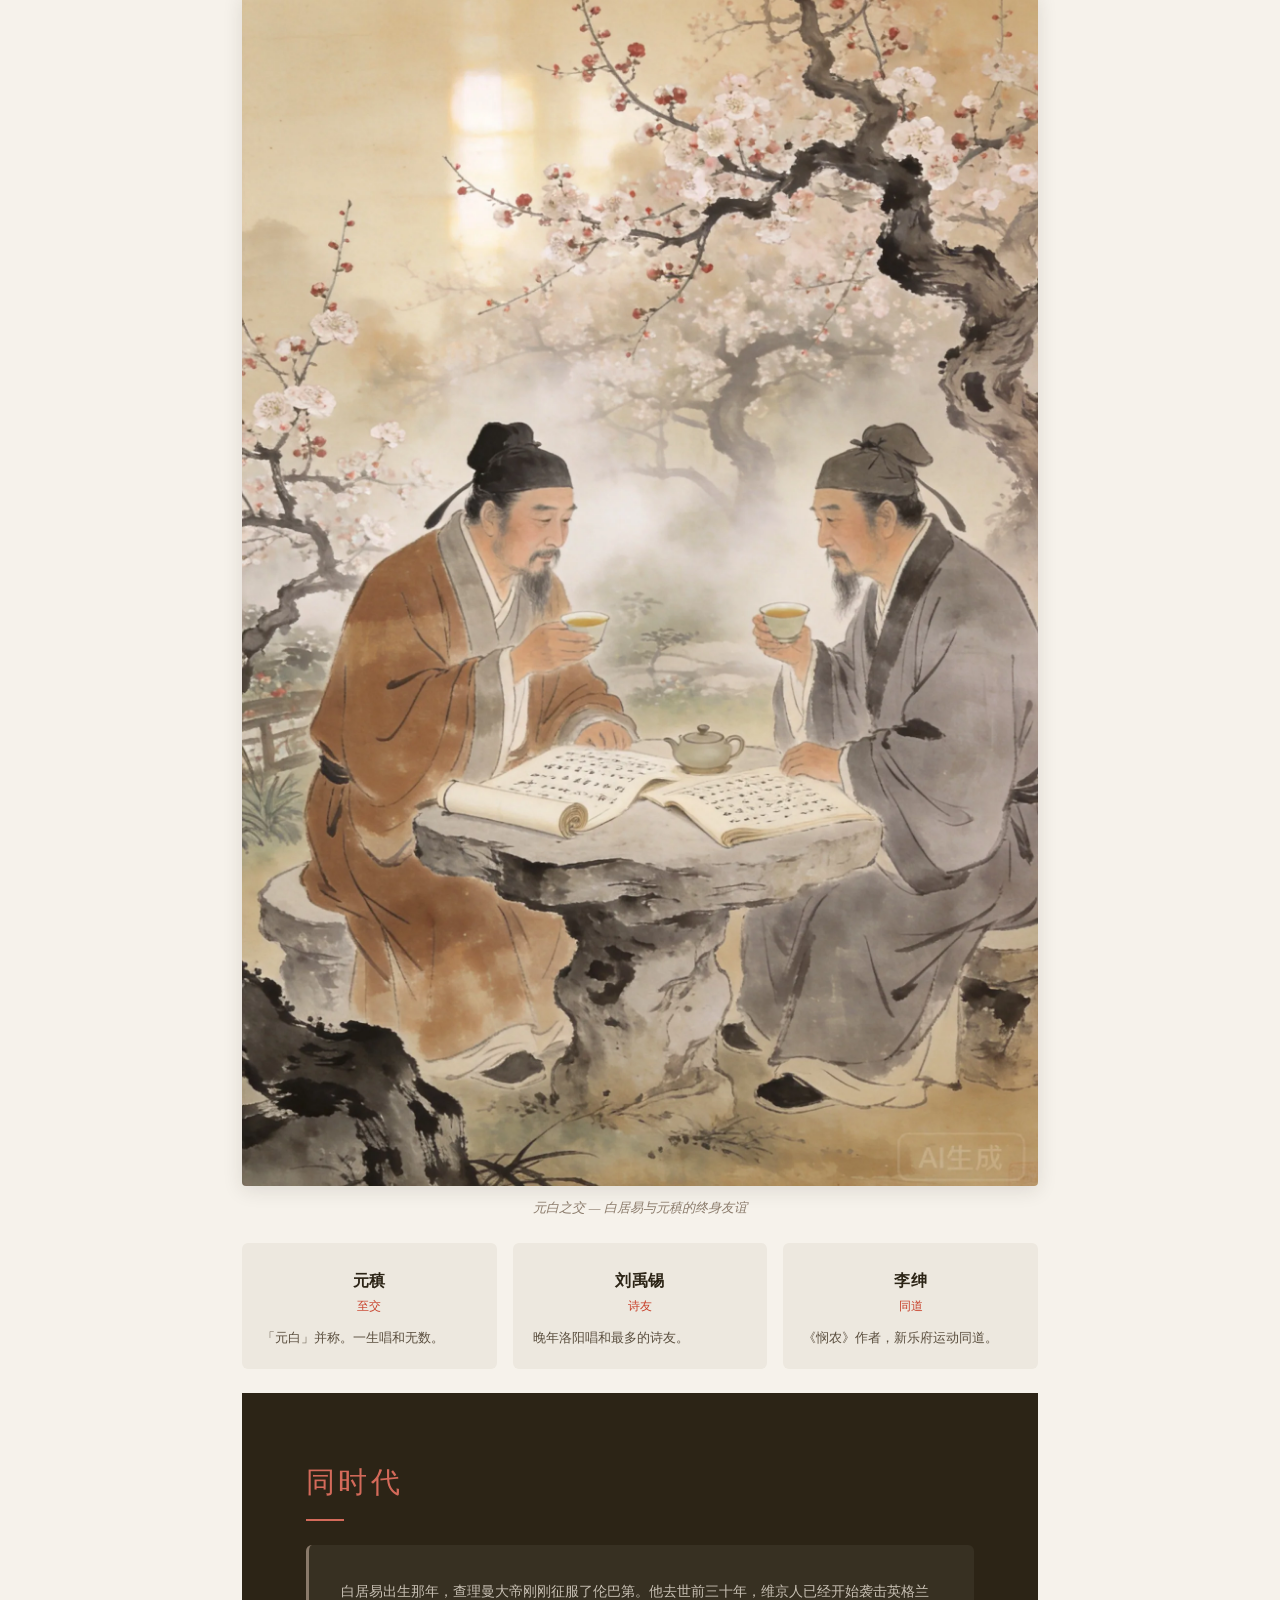
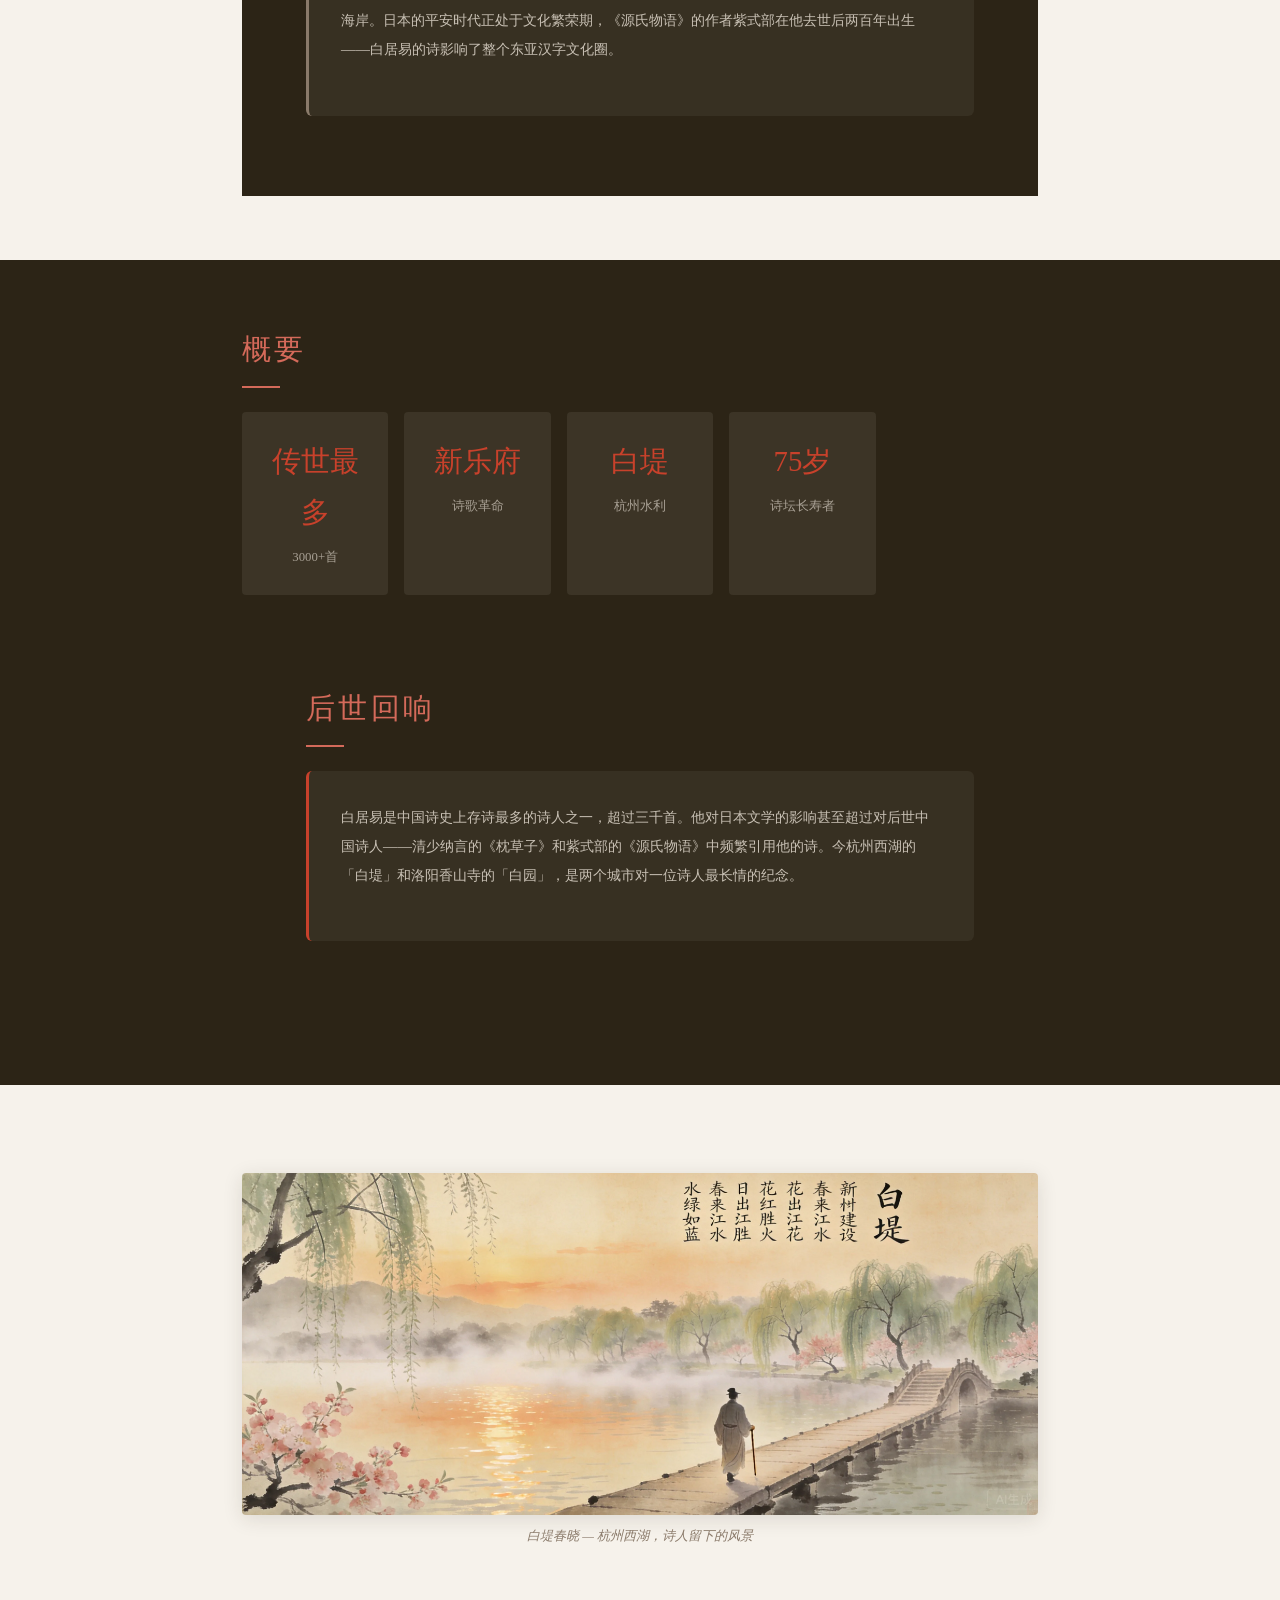
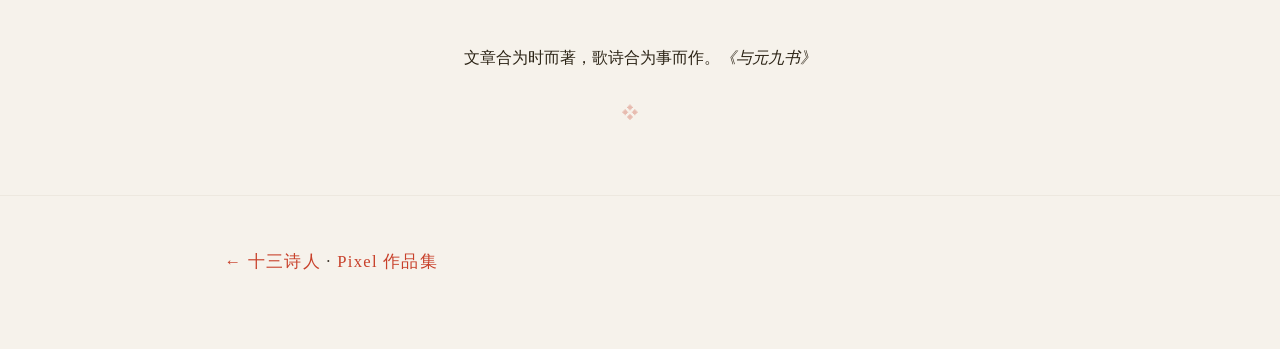
==== commit e37b0cae: "WebP + captions: baijuyi.html" ====
--- a/baijuyi.html
+++ b/baijuyi.html
@@ -3,18 +3,18 @@
 <head>
 <meta charset="UTF-8"><meta name="viewport" content="width=device-width,initial-scale=1.0,maximum-scale=5.0">
 <meta name="theme-color" content="#2c2416">
-<meta property="og:image" content="https://jasoneip01-pixel.github.io/chinese-poets/img/baijuyi-hero.png">
+<meta property="og:image" content="https://jasoneip01-pixel.github.io/chinese-poets/img/baijuyi-hero.webp">
 <meta property="og:image:width" content="2048">
 <meta property="og:image:height" content="2048">
 <meta property="og:title" content="白居易 · 十三诗人">
 <title>白居易 · 十三诗人</title>
-<link rel="preload" href="img/baijuyi-hero.png" as="image">
+<link rel="preload" href="img/baijuyi-hero.webp" as="image">
 <link rel="stylesheet" href="shared.css">
 </head>
 <body>
 <nav><div class="inner"><a href="./">← 名录</a><a href="#life">生平</a><a href="#poems">名篇</a><a href="#appreciation">赏读</a><a href="#craft">绝技</a><a href="#start">导读</a><a href="#legacy">回响</a><a href="#stats">概要</a></div></nav>
 
-<div class="hero"><img src="img/baijuyi-hero.png" alt="baijuyi" style="position:absolute;inset:0;width:100%;height:100%;object-fit:cover;filter:brightness(.55) saturate(.85)"><div class="hero-overlay"></div><div class="hero-content"><div class="dynasty">中唐</div><h1>白居易</h1><div class="lifespan">772 – 846</div><div class="poem">同是天涯沦落人<br>相逢何必曾相识</div></div></div>
+<div class="hero"><img src="img/baijuyi-hero.webp" alt="baijuyi" style="position:absolute;inset:0;width:100%;height:100%;object-fit:cover;filter:brightness(.55) saturate(.85)"><div class="hero-overlay"></div><div class="hero-content"><div class="dynasty">中唐</div><h1>白居易</h1><div class="lifespan">772 – 846</div><div class="poem">同是天涯沦落人<br>相逢何必曾相识</div></div></div>
 
 <div class="section" id="life"><div class="section-inner"><h2>生平</h2><div class="timeline"><div class="timeline-item"><div class="timeline-year">772</div><div class="timeline-dot"></div><div class="timeline-text"><h3>生于河南新郑</h3><p>字乐天，号香山居士。少年刻苦读书。</p></div></div>
 <div class="timeline-item"><div class="timeline-year">800</div><div class="timeline-dot"></div><div class="timeline-text"><h3>进士及第</h3><p>二十九岁进士及第。</p></div></div>
@@ -23,12 +23,12 @@
 <div class="timeline-item"><div class="timeline-year">822</div><div class="timeline-dot"></div><div class="timeline-text"><h3>杭州刺史</h3><p>兴修水利，筑白堤。</p></div></div>
 <div class="timeline-item"><div class="timeline-year">825</div><div class="timeline-dot"></div><div class="timeline-text"><h3>苏州刺史</h3><p>离任时百姓倾城相送。</p></div></div>
 <div class="timeline-item"><div class="timeline-year">846</div><div class="timeline-dot"></div><div class="timeline-text"><h3>卒于洛阳</h3><p>晚年居香山寺。七十五岁病逝。</p></div></div>
-<div class="section-image"><img src="img/baijuyi-scene.png" alt="生平场景" loading="lazy" class=""></div>
+<div class="section-image"><img src="img/baijuyi-scene.webp" alt="生平场景" loading="lazy" class=""><div class="image-caption">浔阳江头夜送客 — 琵琶行的相遇</div></div>
 </div></div></div>
 
 <div class="section section-dark" id="poems">
   <div class="section-header-grad" style="background:linear-gradient(135deg,#3a2a2a80,#5a3a2a80)"></div>
-  <div class="section-inner"><h2>传世名篇</h2><div class="section-image"><img src="img/baijuyi-poem.png" alt="名篇意境" loading="lazy" class=""></div>
+  <div class="section-inner"><h2>传世名篇</h2><div class="section-image"><img src="img/baijuyi-poem.webp" alt="名篇意境" loading="lazy" class=""><div class="image-caption">在天愿作比翼鸟 — 长恨歌的帝妃之恋</div></div>
 <div class="poetry-grid"><div class="poem-card"><span class="badge">长恨歌</span><div class="verses">在天愿作比翼鸟，在地愿为连理枝。<br>天长地久有时尽，此恨绵绵无绝期。</div><div class="source">《长恨歌》</div></div>
 <div class="poem-card"><span class="badge">琵琶行</span><div class="verses">同是天涯沦落人，相逢何必曾相识。</div><div class="source">《琵琶行》</div></div>
 <div class="poem-card"><span class="badge">忆江南</span><div class="verses">日出江花红胜火，春来江水绿如蓝。</div><div class="source">《忆江南》</div></div>
@@ -49,7 +49,7 @@
 
 <div class="section section-dark" id="craft"><div class="section-inner"><h2>创作绝技</h2><div class="craft-card"><h3>老妪能解 — 把诗歌从文人特权变成大众语言</h3><p>白居易是中国文学史上第一个自觉追求「大众传播」的诗人。每写一首诗先读给邻家老妇听，听不懂就改。这在「文章千古事」的唐代是革命性的——他把诗歌的裁判权从士大夫手上夺走，交给了一个不识字的老太太。结果呢？他的诗不仅老妪能解，千年后我们还在背诵。「野火烧不尽，春风吹又生」——最简单的语言，最深的力量。</p></div><div class="section" id="who"><div class="section-inner"><h2>他是怎样的人</h2><div class="who-card"><p>一个把自己「简化」的天才。白居易的质地是诚实——不是简单，是故意把复杂的事情说简单。「老妪能解」不是他的才能限制，是他的选择：他把诗歌从士大夫的客厅搬到了巷口。他的诗里没有谜——因为他觉得生活已经够难了，诗不应该再给读者增加难度。但他写《长恨歌》的时候又证明了一件事：他不是不会难，是选择不难。</p></div></div></div>
 </div></div>
-<div class="section" id="people"><div class="section-inner"><h2>人物关系</h2><div class="section-image"><img src="img/baijuyi-figures.png" alt="人物群像" loading="lazy" class=""></div>
+<div class="section" id="people"><div class="section-inner"><h2>人物关系</h2><div class="section-image"><img src="img/baijuyi-figures.webp" alt="人物群像" loading="lazy" class=""><div class="image-caption">元白之交 — 白居易与元稹的终身友谊</div></div>
 <div class="people-grid"><div class="profile-card"><h3>元稹</h3><div class="sub">至交</div><p>「元白」并称。一生唱和无数。</p></div>
 <div class="profile-card"><h3>刘禹锡</h3><div class="sub">诗友</div><p>晚年洛阳唱和最多的诗友。</p></div>
 <div class="profile-card"><h3>李绅</h3><div class="sub">同道</div><p>《悯农》作者，新乐府运动同道。</p></div>
@@ -63,7 +63,7 @@
 </div><div class="section" id="legacy"><div class="section-inner"><h2>后世回响</h2><div class="legacy-card"><p>白居易是中国诗史上存诗最多的诗人之一，超过三千首。他对日本文学的影响甚至超过对后世中国诗人——清少纳言的《枕草子》和紫式部的《源氏物语》中频繁引用他的诗。今杭州西湖的「白堤」和洛阳香山寺的「白园」，是两个城市对一位诗人最长情的纪念。</p></div></div></div>
 </div></div>
 
-<div class="section quote-section"><div class="section-inner"><div class="big-quote"><div class="section-image"><img src="img/baijuyi-closing.png" alt="收尾" loading="lazy" class=""></div>
+<div class="section quote-section"><div class="section-inner"><div class="section-image"><img src="img/baijuyi-closing.webp" alt="收尾" loading="lazy" class=""><div class="image-caption">白堤春晓 — 杭州西湖，诗人留下的风景</div><div class="big-quote"></div>
 文章合为时而著，歌诗合为事而作。<cite>《与元九书》</cite></div><div class="ornament">❖</div></div></div>
 
 <footer><p><a href="./">← 十三诗人</a> · <a href="https://jasoneip01-pixel.github.io/">Pixel 作品集</a></p></footer>
--- a/shared.css
+++ b/shared.css
@@ -123,6 +123,8 @@
 /* Section images */
 .section-image{margin:1.5rem 0;text-align:center}
 .section-image img{max-width:100%;height:auto;border-radius:4px;box-shadow:0 4px 20px rgba(44,36,22,.12)}
+.image-caption{font-size:.82rem;color:#8a7a6a;margin-top:.6rem;text-align:center;font-style:italic}
+.section-dark .image-caption{color:#a8a094}
 
 /* γ content cards */
 .reading-card{background:#ede8df;border-radius:6px;padding:clamp(1.25rem,3vw,2rem);margin:1rem 0;border-left:3px solid #c8412b}
